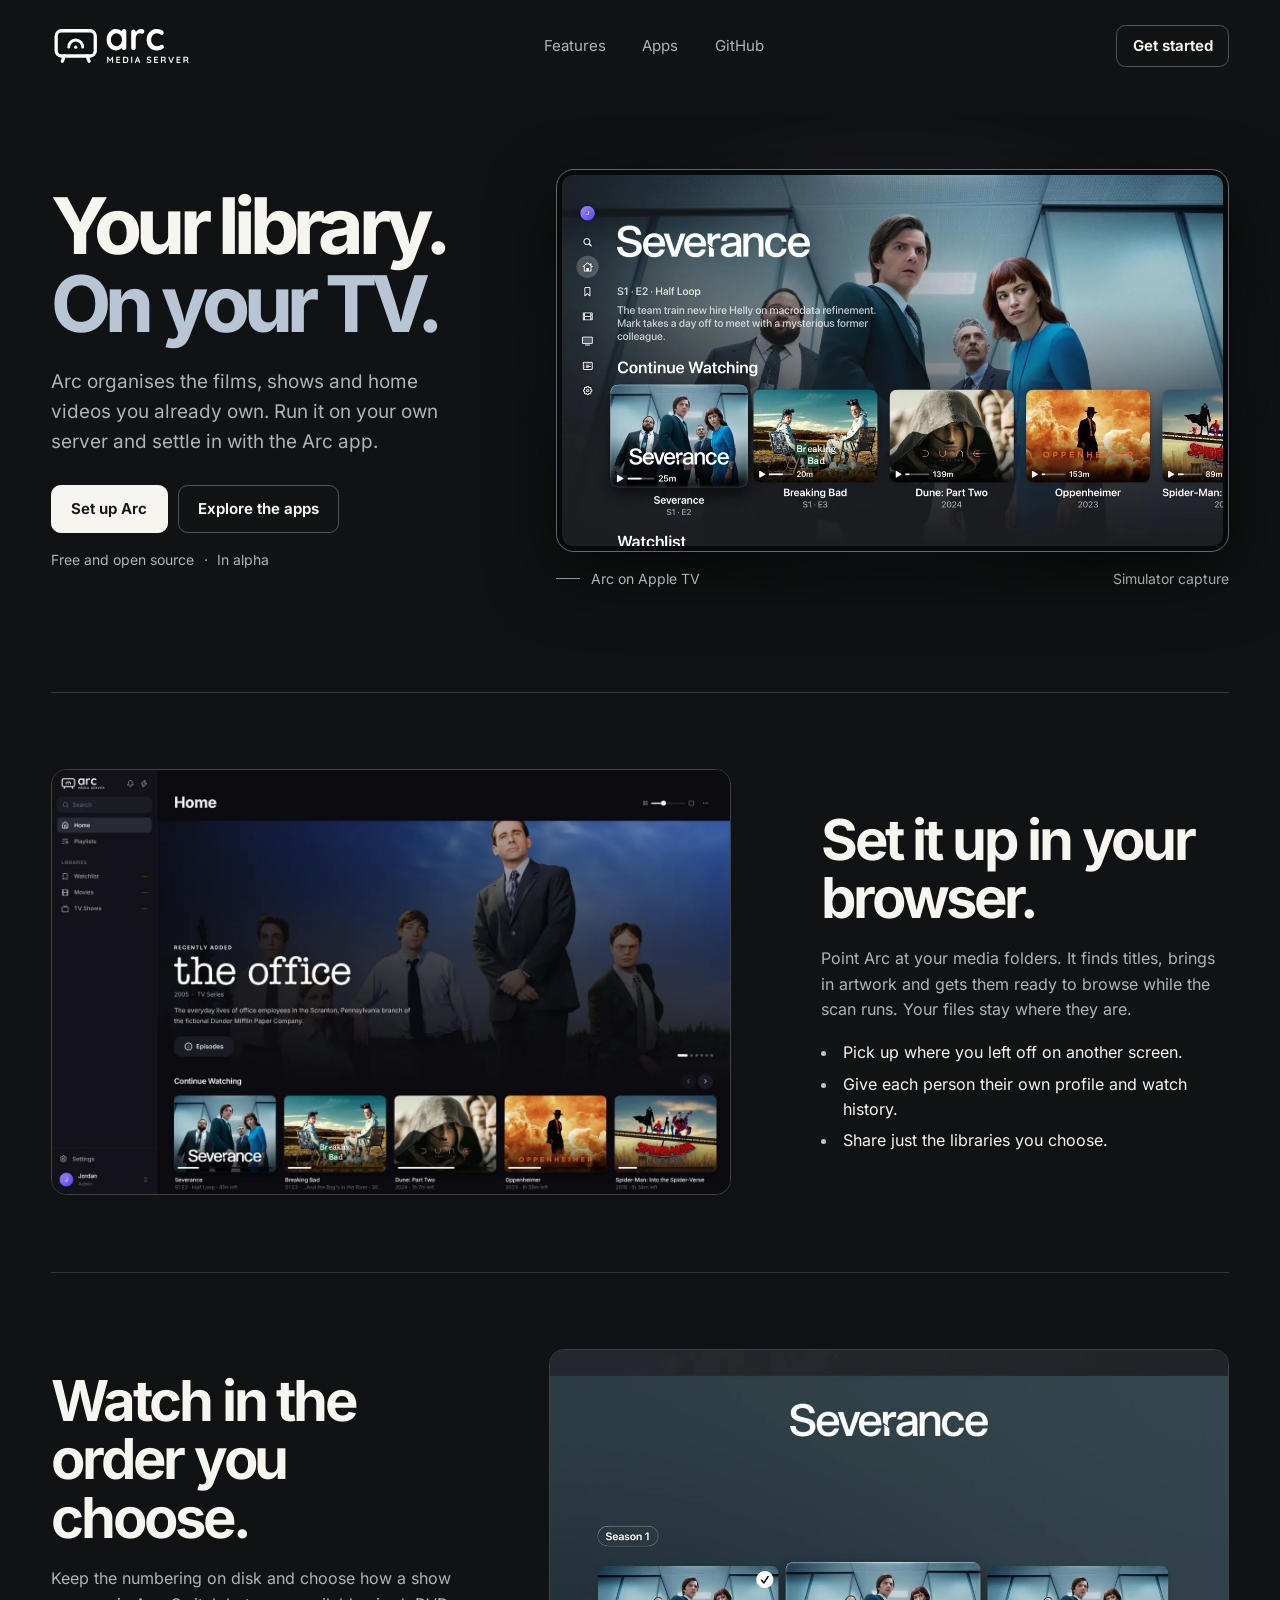
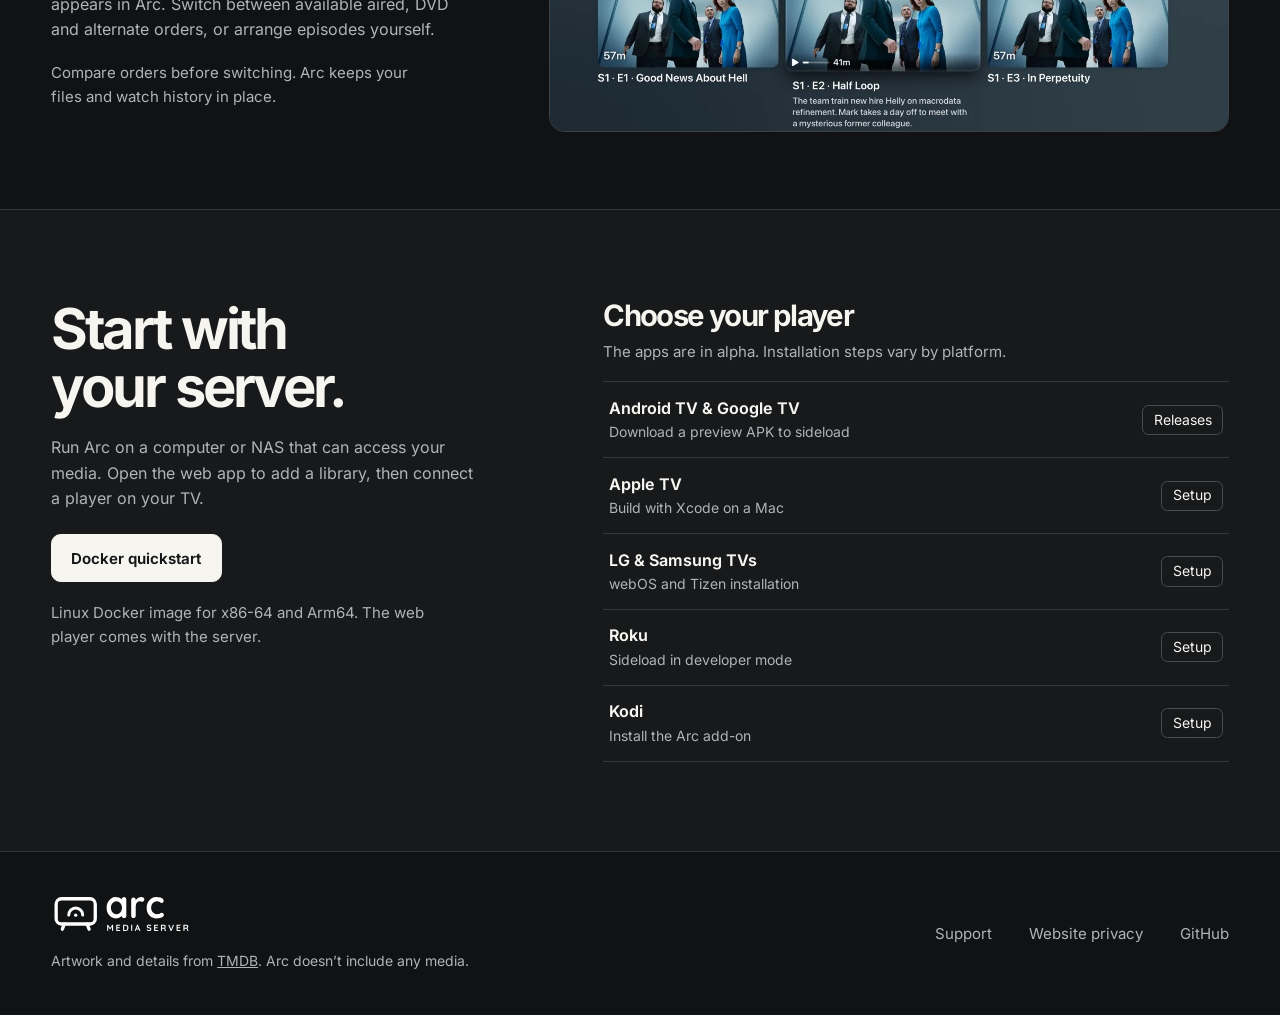
==== index.html @ 3b2333c4 "Build the Arc Media Server website Introduce Arc with product screenshots, server setup and platform" ====
<!doctype html>
<html lang="en">
<head>
  <meta charset="utf-8">
  <meta name="viewport" content="width=device-width, initial-scale=1">
  <meta name="theme-color" content="#111213">
  <meta name="description" content="Arc is a free, open-source media server for your movies, shows and home videos. Run it at home and watch on your TV.">
  <title>Arc Media Server</title>
  <link rel="icon" href="assets/arc-icon.svg" type="image/svg+xml">
  <link rel="stylesheet" href="style.css">
</head>
<body>
  <a class="skip" href="#content">Skip to content</a>
  <header class="header wrap">
    <a class="brand" href="./" aria-label="Arc Media Server home"><img src="assets/arc-logo.svg" width="140" height="43" alt="Arc Media Server"></a>
    <nav aria-label="Main navigation">
      <a href="#experience">Features</a>
      <a href="#apps">Apps</a>
      <a href="https://github.com/arc-media-server/arc-media-server">GitHub</a>
    </nav>
    <a class="button small nav-cta" href="#get-started">Get started</a>
  </header>
  <main id="content">
    <section class="hero wrap" aria-labelledby="hero-title">
      <div class="hero-copy">
        <h1 id="hero-title">Your library.<br><span>On your TV.</span></h1>
        <p>Arc organises the films, shows and home videos you already own. Run it on your own server and settle in with the Arc app.</p>
        <div class="actions">
          <a class="button primary" href="#get-started">Set up Arc</a>
          <a class="button" href="#apps">Explore the apps</a>
        </div>
        <p class="availability">Free and open source <span aria-hidden="true">·</span> In alpha</p>
      </div>
      <figure class="hero-screen">
        <div class="screen">
          <img src="assets/tv-home.webp" width="1280" height="720" fetchpriority="high" alt="Arc Home on Apple TV, with Severance and a Continue Watching row">
        </div>
        <figcaption><span class="caption-line"></span> Arc on Apple TV <span class="caption-detail">Simulator capture</span></figcaption>
      </figure>
    </section>

    <section class="feature wrap" id="experience" aria-labelledby="experience-title">
      <div class="feature-media">
        <img src="assets/server-home.webp" width="1500" height="938" loading="lazy" alt="Arc’s web Home with the library sidebar, The Office and Continue Watching">
      </div>
      <div class="feature-copy">
        <h2 id="experience-title">Set it up in your browser.</h2>
        <p>Point Arc at your media folders. It finds titles, brings in artwork and gets them ready to browse while the scan runs. Your files stay where they are.</p>
        <ul class="details">
          <li>Pick up where you left off on another screen.</li>
          <li>Give each person their own profile and watch history.</li>
          <li>Share just the libraries you choose.</li>
        </ul>
      </div>
    </section>

    <section class="feature feature-order wrap" aria-labelledby="ordering-title">
      <div class="feature-copy">
        <h2 id="ordering-title">Watch in the order you choose.</h2>
        <p>Keep the numbering on disk and choose how a show appears in Arc. Switch between available aired, DVD and alternate orders, or arrange episodes yourself.</p>
        <p class="detail">Compare orders before switching. Arc keeps your files and watch history in place.</p>
      </div>
      <div class="feature-media">
        <img src="assets/tv-show-episodes.webp" width="1280" height="720" loading="lazy" alt="Season one of Severance in the Arc Apple TV app">
      </div>
    </section>

    <section class="install" id="get-started" aria-labelledby="install-title">
      <div class="wrap install-grid">
        <div class="install-copy">
          <h2 id="install-title">Start with<br>your server.</h2>
          <p>Run Arc on a computer or NAS that can access your media. Open the web app to add a library, then connect a player on your TV.</p>
          <a class="button primary" href="https://github.com/arc-media-server/arc-media-server#running-with-docker">Docker quickstart</a>
          <p class="detail">Linux Docker image for x86-64 and Arm64. The web player comes with the server.</p>
        </div>
        <div class="apps" id="apps">
          <h3>Choose your player</h3>
          <p class="detail">The apps are in alpha. Installation steps vary by platform.</p>
          <ul class="platforms">
            <li><a href="https://github.com/arc-media-server/arc-android/releases"><span><strong>Android TV &amp; Google TV</strong><small>Download a preview APK to sideload</small></span><span class="pill">Releases</span></a></li>
            <li><a href="https://github.com/arc-media-server/arc-apple#installing"><span><strong>Apple TV</strong><small>Build with Xcode on a Mac</small></span><span class="pill">Setup</span></a></li>
            <li><a href="https://github.com/arc-media-server/arc-tv"><span><strong>LG &amp; Samsung TVs</strong><small>webOS and Tizen installation</small></span><span class="pill">Setup</span></a></li>
            <li><a href="https://github.com/arc-media-server/arc-roku#installing"><span><strong>Roku</strong><small>Sideload in developer mode</small></span><span class="pill">Setup</span></a></li>
            <li><a href="https://github.com/arc-media-server/arc-kodi"><span><strong>Kodi</strong><small>Install the Arc add-on</small></span><span class="pill">Setup</span></a></li>
          </ul>
        </div>
      </div>
    </section>
  </main>
  <footer class="wrap footer">
    <div>
      <a class="brand" href="./" aria-label="Arc Media Server home"><img src="assets/arc-logo.svg" width="140" height="43" alt="Arc Media Server" loading="lazy"></a>
      <p>Artwork and details from <a href="https://www.themoviedb.org/">TMDB</a>. Arc doesn’t include any media.</p>
    </div>
    <nav aria-label="Footer">
      <a href="https://github.com/arc-media-server/arc-media-server/issues">Support</a>
      <a href="privacy.html">Website privacy</a>
      <a href="https://github.com/arc-media-server">GitHub</a>
    </nav>
  </footer>
</body>
</html>
---- style.css ----
@font-face {
  font-family: Inter;
  src: url("assets/inter.woff2") format("woff2");
  font-display: swap;
  font-weight: 100 900;
}
:root {
  color-scheme: dark;
  --bg: #111213;
  --panel: #191b1e;
  --ink: #f6f5f0;
  --muted: #b1b3b8;
  --line: #33363a;
  --gutter: clamp(1.25rem, 4vw, 4.5rem);
  font: 400 100%/1.6 Inter, system-ui, sans-serif;
  background: var(--bg);
  color: var(--ink);
}
* { box-sizing: border-box; }
html { scroll-behavior: smooth; }
body { margin: 0; }
img { display: block; max-width: 100%; height: auto; }
a { color: inherit; }
a:focus-visible { outline: 2px solid var(--ink); outline-offset: 5px; }
h1, h2, h3, p, figure { margin: 0; }
h1, h2, h3 { line-height: 1.04; letter-spacing: -.055em; }
p { color: var(--muted); }
.wrap { width: 100%; max-width: 94rem; padding-inline: var(--gutter); margin-inline: auto; }
.skip { position: absolute; z-index: 2; top: 1rem; left: 1rem; background: var(--ink); color: var(--bg); padding: .6rem 1rem; transform: translateY(-200%); }
.skip:focus { transform: none; }
.header { min-height: 5.75rem; display: flex; align-items: center; gap: 2rem; justify-content: space-between; }
.brand { flex: none; display: inline-block; }
.brand img { width: 8.75rem; }
nav { display: flex; gap: clamp(1rem, 3vw, 2.3rem); align-items: center; flex-wrap: wrap; }
nav a { text-decoration: none; color: var(--muted); font-size: .9375rem; }
nav a:hover { color: var(--ink); }
.button { display: inline-flex; align-items: center; justify-content: center; padding: .75rem 1.2rem; min-height: 3rem; font-size: .9375rem; font-weight: 650; line-height: 1.3; text-decoration: none; border: 1px solid #515358; border-radius: .6rem; }
.button:hover { background: #27292d; }
.button.primary { background: var(--ink); color: #151617; border-color: var(--ink); }
.button.primary:hover { background: #dddee0; border-color: #dddee0; }
.button.small { min-height: 2.6rem; padding: .5rem .95rem; }
.hero { display: grid; grid-template-columns: minmax(0, .8fr) minmax(0, 1.22fr); align-items: center; gap: clamp(2.5rem, 5vw, 5.5rem); padding-block: clamp(2.6rem, 6vw, 6.5rem) clamp(3.75rem, 8vw, 8rem); }
.hero h1 { font-size: clamp(3.35rem, 6.1vw, 6.5rem); line-height: .99; font-weight: 740; letter-spacing: -.075em; }
.hero h1 span { color: #b7c5d5; }
.hero-copy > p:not(.availability) { font-size: clamp(1rem, 1.5vw, 1.18rem); max-width: 33ch; margin-top: 1.55rem; line-height: 1.6; }
.actions { display: flex; flex-wrap: wrap; gap: .65rem; margin-top: 1.75rem; }
.availability { display: flex; align-items: center; gap: .6rem; font-size: .875rem; margin-top: 1rem; }
.hero-screen { position: relative; isolation: isolate; }
.hero-screen::before { content: ""; position: absolute; inset: -10% -4% 3%; z-index: -1; background: radial-gradient(ellipse at 50% 50%, #33485b 0%, transparent 71%); opacity: .7; filter: blur(1.5rem); }
.screen { overflow: hidden; border: 1px solid #606773; border-radius: clamp(.7rem, 1.4vw, 1.25rem); padding: .32rem; background: #08090a; box-shadow: 0 24px 65px #0009; }
.screen img { width: 100%; border-radius: .65rem; }
figcaption { color: var(--muted); margin-top: .95rem; display: flex; flex-wrap: wrap; gap: .65rem; align-items: center; font-size: .875rem; }
.caption-line { width: 1.5rem; height: 1px; background: #8f969f; }
.caption-detail { margin-inline-start: auto; color: #a4a7ad; }
.feature { position: relative; display: grid; grid-template-columns: minmax(0, 1.25fr) minmax(0, .75fr); gap: clamp(2.1rem, 7vw, 6.5rem); align-items: center; padding-block: clamp(2.8rem, 6vw, 6rem); }
.feature::before { content: ""; position: absolute; top: 0; inset-inline: var(--gutter); height: 1px; background: var(--line); }
.feature-order { grid-template-columns: minmax(0, .75fr) minmax(0, 1.25fr); }
.feature-media { border-radius: .95rem; overflow: hidden; border: 1px solid #3e4146; background: var(--panel); }
.feature-media img { width: 100%; }
h2 { font-size: clamp(2.25rem, 4.4vw, 4.3rem); font-weight: 680; }
.feature-copy p, .install-copy > p { max-width: 43ch; margin-top: 1.15rem; }
.details { margin: 1.1rem 0 0; padding-left: 1.1rem; color: var(--ink); }
.details li { padding-left: .28rem; margin-top: .35rem; }
.details li::marker { color: #b7c5d5; }
.detail { font-size: .9375rem; }
.install { border-block: 1px solid var(--line); background: #17191b; }
.install-grid { display: grid; grid-template-columns: minmax(0, .85fr) minmax(0, 1.15fr); gap: clamp(2.5rem, 7vw, 6.5rem); padding-block: clamp(3rem, 7vw, 6rem); }
.install-copy .button { margin-top: 1.4rem; }
.apps { scroll-margin-top: 1rem; }
h3 { font-size: clamp(1.55rem, 2.3vw, 2.05rem); font-weight: 680; }
.apps > p { margin-top: .6rem; }
.platforms { list-style: none; padding: 0; margin: 1.1rem 0 0; border-top: 1px solid var(--line); }
.platforms a { display: flex; justify-content: space-between; align-items: center; gap: .65rem; padding: .84rem .35rem; border-bottom: 1px solid var(--line); text-decoration: none; }
.platforms a:hover { background: #23262a; }
.platforms strong { font-size: 1rem; font-weight: 650; }
.platforms small { display: block; color: var(--muted); font-size: .875rem; }
.pill { flex: none; font-size: .875rem; padding: .18rem .65rem; border-radius: .4rem; border: 1px solid #484b52; }
.footer { display: flex; flex-wrap: wrap; gap: 1.25rem 3rem; justify-content: space-between; align-items: center; padding-block: 2.7rem; }
.footer p { font-size: .875rem; margin-top: .6rem; }
.policy { max-width: 53rem; margin: 3rem auto 6rem; }
.policy h2 { font-size: 1.45rem; margin-top: 2rem; }
.policy p { margin-top: .8rem; }
@media (max-width: 960px) {
  .hero { grid-template-columns: minmax(0, .9fr) minmax(0, 1.1fr); gap: 1.65rem; }
  .hero h1 { font-size: clamp(2.85rem, 6vw, 4.5rem); }
  .feature { gap: 2rem; }
}
@media (max-width: 720px) {
  .header { min-height: 4.7rem; gap: 1rem; }
  .header nav { gap: .9rem; }
  .nav-cta { display: none; }
  .brand img { width: 7rem; }
  .hero, .feature, .feature-order, .install-grid { grid-template-columns: minmax(0, 1fr); }
  .hero { gap: 2.3rem; }
  .hero h1 { font-size: clamp(3.05rem, 10vw, 4.65rem); }
  .hero-copy > p:not(.availability) { max-width: 36ch; }
  .feature { gap: 1.6rem; border-top: 1px solid var(--line); }
  .feature::before { display: none; }
  .feature-copy { grid-row: 1; }
}
@media (max-width: 365px) {
  .header nav { gap: .55rem; }
  .header nav a { font-size: .875rem; }
  .brand img { width: 6rem; }
  .caption-detail { margin-inline-start: 0; }
}
@media (prefers-reduced-motion: reduce) {
  html { scroll-behavior: auto; }
}
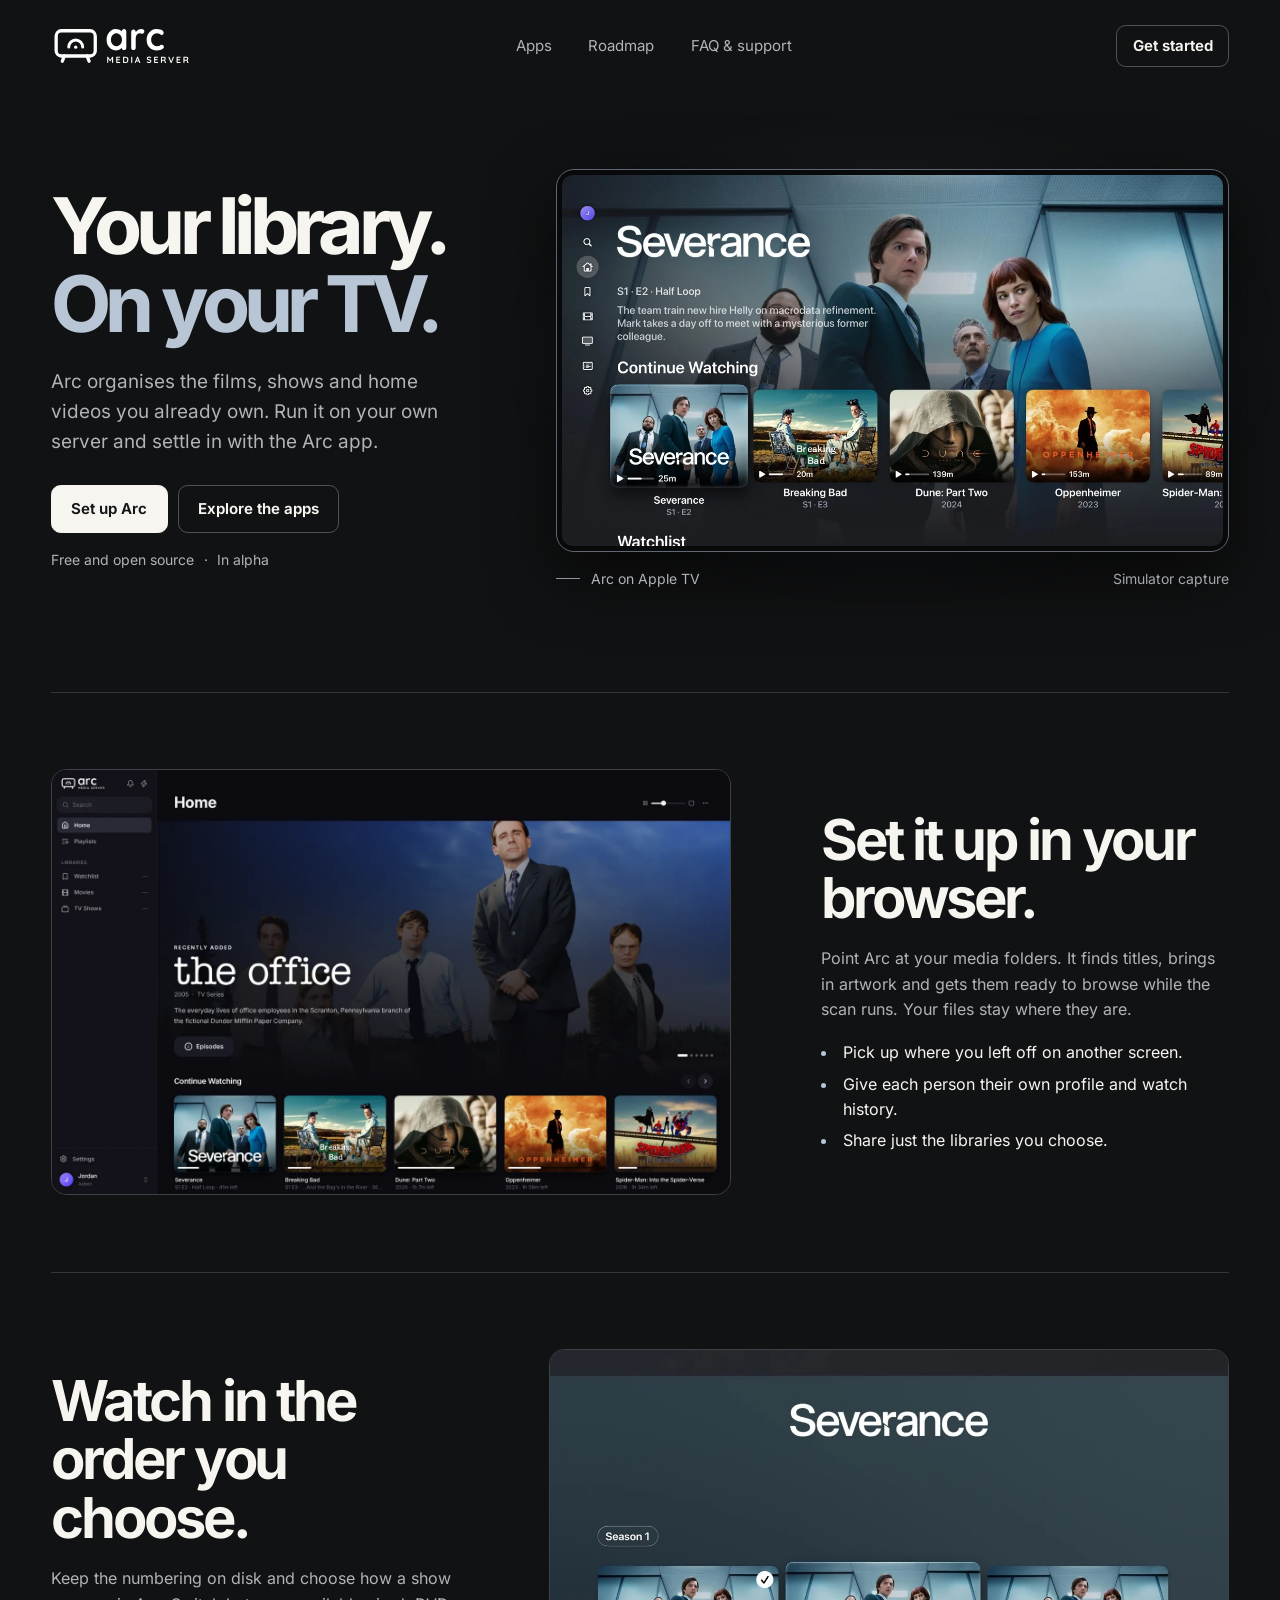
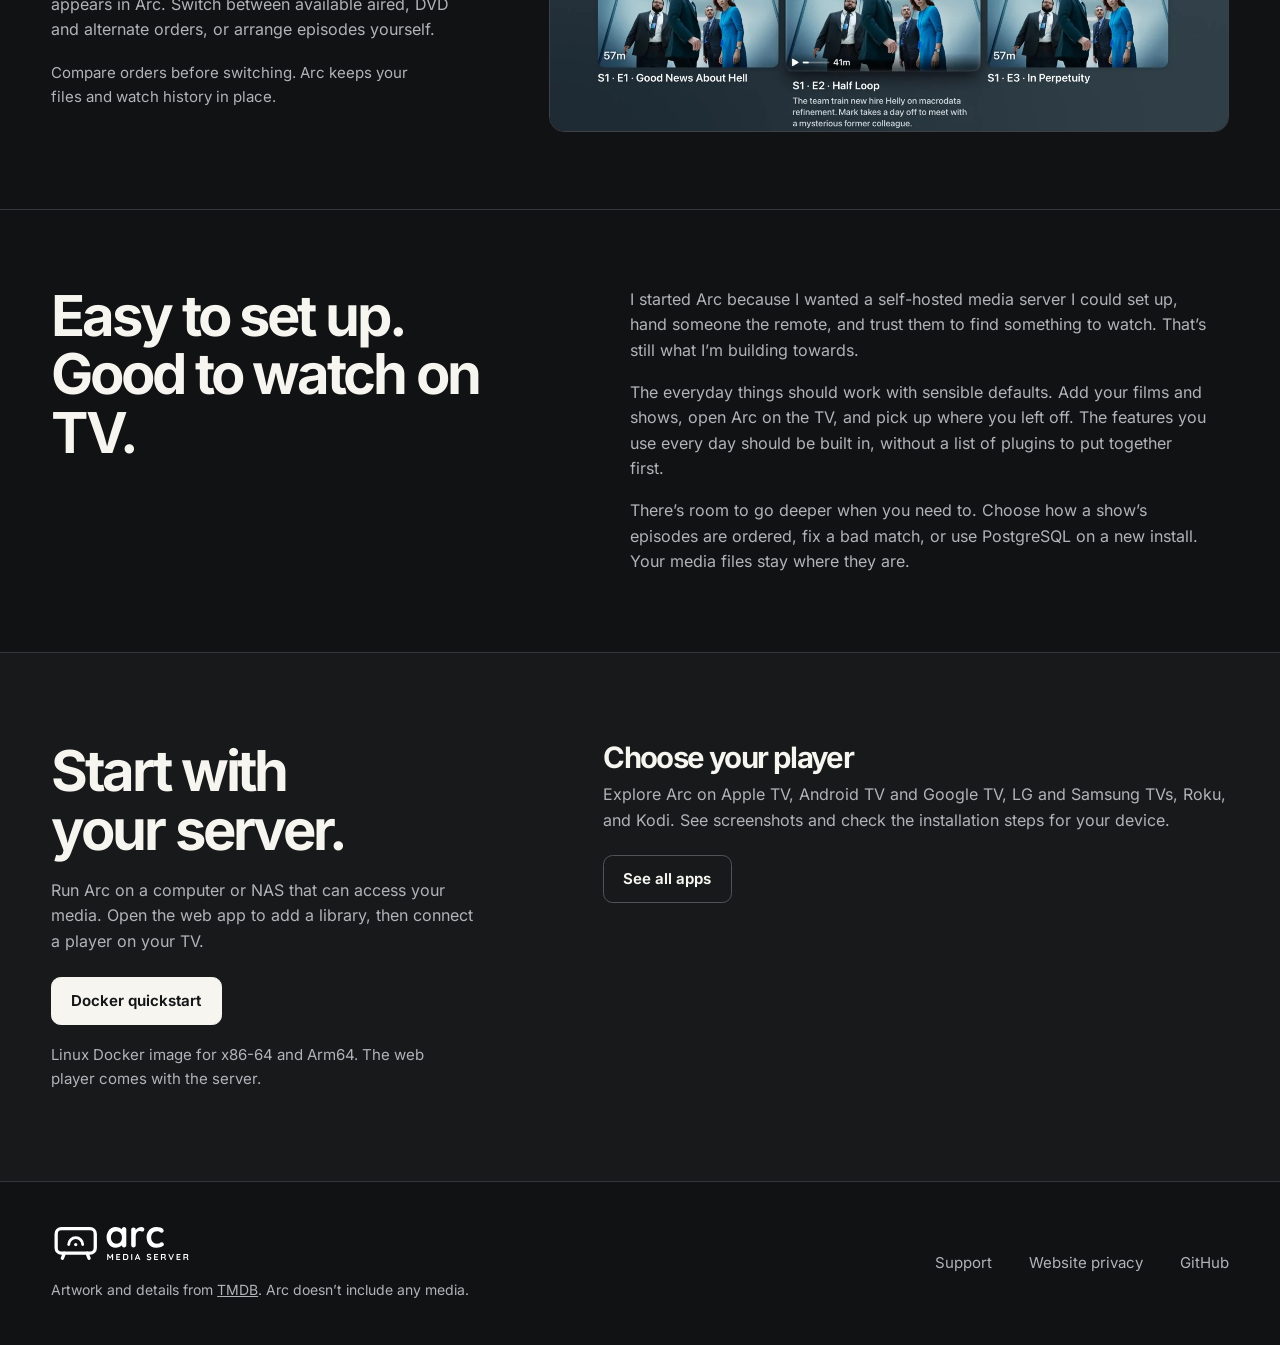
==== commit b41c4ba0: "Expand the Arc project site Add the project mission, platform screenshot galleries, a short roadmap " ====
--- a/index.html
+++ b/index.html
@@ -14,9 +14,9 @@
   <header class="header wrap">
     <a class="brand" href="./" aria-label="Arc Media Server home"><img src="assets/arc-logo.svg" width="140" height="43" alt="Arc Media Server"></a>
     <nav aria-label="Main navigation">
-      <a href="#experience">Features</a>
-      <a href="#apps">Apps</a>
-      <a href="https://github.com/arc-media-server/arc-media-server">GitHub</a>
+      <a href="apps/">Apps</a>
+      <a href="roadmap/">Roadmap</a>
+      <a href="support/">FAQ &amp; support</a>
     </nav>
     <a class="button small nav-cta" href="#get-started">Get started</a>
   </header>
@@ -27,7 +27,7 @@
         <p>Arc organises the films, shows and home videos you already own. Run it on your own server and settle in with the Arc app.</p>
         <div class="actions">
           <a class="button primary" href="#get-started">Set up Arc</a>
-          <a class="button" href="#apps">Explore the apps</a>
+          <a class="button" href="apps/">Explore the apps</a>
         </div>
         <p class="availability">Free and open source <span aria-hidden="true">·</span> In alpha</p>
       </div>
@@ -65,6 +65,15 @@
       </div>
     </section>
 
+    <section class="mission wrap" id="mission" aria-labelledby="mission-title">
+      <h2 id="mission-title">Easy to set up.<br>Good to watch on TV.</h2>
+      <div>
+        <p>I started Arc because I wanted a self-hosted media server I could set up, hand someone the remote, and trust them to find something to watch. That’s still what I’m building towards.</p>
+        <p>The everyday things should work with sensible defaults. Add your films and shows, open Arc on the TV, and pick up where you left off. The features you use every day should be built in, without a list of plugins to put together first.</p>
+        <p>There’s room to go deeper when you need to. Choose how a show’s episodes are ordered, fix a bad match, or use PostgreSQL on a new install. Your media files stay where they are.</p>
+      </div>
+    </section>
+
     <section class="install" id="get-started" aria-labelledby="install-title">
       <div class="wrap install-grid">
         <div class="install-copy">
@@ -75,14 +84,8 @@
         </div>
         <div class="apps" id="apps">
           <h3>Choose your player</h3>
-          <p class="detail">The apps are in alpha. Installation steps vary by platform.</p>
-          <ul class="platforms">
-            <li><a href="https://github.com/arc-media-server/arc-android/releases"><span><strong>Android TV &amp; Google TV</strong><small>Download a preview APK to sideload</small></span><span class="pill">Releases</span></a></li>
-            <li><a href="https://github.com/arc-media-server/arc-apple#installing"><span><strong>Apple TV</strong><small>Build with Xcode on a Mac</small></span><span class="pill">Setup</span></a></li>
-            <li><a href="https://github.com/arc-media-server/arc-tv"><span><strong>LG &amp; Samsung TVs</strong><small>webOS and Tizen installation</small></span><span class="pill">Setup</span></a></li>
-            <li><a href="https://github.com/arc-media-server/arc-roku#installing"><span><strong>Roku</strong><small>Sideload in developer mode</small></span><span class="pill">Setup</span></a></li>
-            <li><a href="https://github.com/arc-media-server/arc-kodi"><span><strong>Kodi</strong><small>Install the Arc add-on</small></span><span class="pill">Setup</span></a></li>
-          </ul>
+          <p>Explore Arc on Apple TV, Android TV and Google TV, LG and Samsung TVs, Roku, and Kodi. See screenshots and check the installation steps for your device.</p>
+          <a class="button" href="apps/">See all apps</a>
         </div>
       </div>
     </section>
@@ -93,7 +96,7 @@
       <p>Artwork and details from <a href="https://www.themoviedb.org/">TMDB</a>. Arc doesn’t include any media.</p>
     </div>
     <nav aria-label="Footer">
-      <a href="https://github.com/arc-media-server/arc-media-server/issues">Support</a>
+      <a href="support/">Support</a>
       <a href="privacy.html">Website privacy</a>
       <a href="https://github.com/arc-media-server">GitHub</a>
     </nav>
--- a/style.css
+++ b/style.css
@@ -69,12 +69,6 @@
 .apps { scroll-margin-top: 1rem; }
 h3 { font-size: clamp(1.55rem, 2.3vw, 2.05rem); font-weight: 680; }
 .apps > p { margin-top: .6rem; }
-.platforms { list-style: none; padding: 0; margin: 1.1rem 0 0; border-top: 1px solid var(--line); }
-.platforms a { display: flex; justify-content: space-between; align-items: center; gap: .65rem; padding: .84rem .35rem; border-bottom: 1px solid var(--line); text-decoration: none; }
-.platforms a:hover { background: #23262a; }
-.platforms strong { font-size: 1rem; font-weight: 650; }
-.platforms small { display: block; color: var(--muted); font-size: .875rem; }
-.pill { flex: none; font-size: .875rem; padding: .18rem .65rem; border-radius: .4rem; border: 1px solid #484b52; }
 .footer { display: flex; flex-wrap: wrap; gap: 1.25rem 3rem; justify-content: space-between; align-items: center; padding-block: 2.7rem; }
 .footer p { font-size: .875rem; margin-top: .6rem; }
 .policy { max-width: 53rem; margin: 3rem auto 6rem; }
@@ -107,3 +101,87 @@
 @media (prefers-reduced-motion: reduce) {
   html { scroll-behavior: auto; }
 }
+
+.mission {
+  display: grid;
+  grid-template-columns: minmax(0, .9fr) minmax(0, 1.1fr);
+  gap: clamp(1.6rem, 7vw, 6.5rem);
+  padding-block: clamp(3rem, 6vw, 6rem);
+  border-top: 1px solid var(--line);
+}
+.mission p { max-width: 58ch; }
+.mission p + p { margin-top: 1rem; }
+.apps > .button { margin-top: 1.35rem; }
+.header [aria-current="page"] { color: var(--ink); }
+
+.page-intro { padding-block: clamp(3rem, 7vw, 6rem) clamp(2.7rem, 5vw, 4rem); }
+.page-intro h1 { font-size: clamp(3.2rem, 7vw, 6rem); }
+.page-intro > p { max-width: 58ch; margin-top: 1rem; font-size: 1.08rem; }
+.jump-links { margin-top: 1.5rem; gap: .55rem; }
+.jump-links a {
+  border: 1px solid var(--line);
+  border-radius: .45rem;
+  padding: .4rem .75rem;
+}
+.jump-links a:hover { background: var(--panel); }
+.app-gallery {
+  padding-block: clamp(2.35rem, 5vw, 4rem);
+  border-top: 1px solid var(--line);
+  scroll-margin-top: 1rem;
+}
+.section-heading {
+  display: flex;
+  align-items: end;
+  justify-content: space-between;
+  flex-wrap: wrap;
+  gap: 1rem 2rem;
+  margin-bottom: 1.65rem;
+}
+.section-heading h2 { font-size: clamp(2.05rem, 4vw, 3.65rem); }
+.section-heading p { margin-top: .42rem; }
+.gallery-grid { display: grid; grid-template-columns: repeat(2, minmax(0, 1fr)); gap: 1rem; }
+.gallery-grid[data-count="3"] { grid-template-columns: repeat(3, minmax(0, 1fr)); }
+.gallery-grid a { display: block; border: 1px solid var(--line); border-radius: .85rem; overflow: hidden; }
+.gallery-grid img { width: 100%; aspect-ratio: 16 / 9; object-fit: contain; background: #09090a; }
+.gallery-grid figcaption { margin-top: .55rem; }
+.gallery-note { font-size: .875rem; padding-block: 0 2rem; }
+
+.roadmap-board {
+  display: grid;
+  grid-template-columns: repeat(3, minmax(0, 1fr));
+  gap: 1rem;
+  padding-bottom: clamp(3rem, 6vw, 5rem);
+}
+.roadmap-column {
+  padding: clamp(1.15rem, 2.4vw, 2rem);
+  border: 1px solid var(--line);
+  background: var(--panel);
+  border-radius: .95rem;
+}
+.roadmap-column h2 { font-size: clamp(1.55rem, 2.5vw, 2.05rem); }
+.roadmap-column h3 { font-size: 1.2rem; line-height: 1.25; letter-spacing: -.025em; }
+.roadmap-column ul { list-style: none; padding: 0; margin: 1.25rem 0 0; }
+.roadmap-column li { border-top: 1px solid var(--line); padding-block: 1.15rem; }
+.roadmap-column li:last-child { padding-bottom: 0; }
+.roadmap-column p { margin-block: .45rem .55rem; }
+.roadmap-column a { font-size: .9rem; }
+
+.faq { margin-bottom: 2rem; }
+.faq details { border-top: 1px solid var(--line); max-width: 54rem; }
+.faq details:last-child { border-bottom: 1px solid var(--line); }
+.faq summary { cursor: pointer; padding: 1rem .1rem; font-weight: 630; }
+.faq details p { max-width: 66ch; padding-bottom: 1.15rem; }
+.support-panel { padding-block: 1.75rem 3.25rem; }
+.support-panel h2 { font-size: clamp(1.75rem, 3.5vw, 2.6rem); }
+.support-panel > p { margin-top: .75rem; max-width: 59ch; }
+
+@media (max-width: 800px) {
+  .gallery-grid[data-count="3"] { grid-template-columns: repeat(2, minmax(0, 1fr)); }
+}
+@media (max-width: 720px) {
+  .mission, .roadmap-board { grid-template-columns: minmax(0, 1fr); }
+}
+@media (max-width: 540px) {
+  .header { align-items: flex-start; flex-direction: column; justify-content: center; padding-block: .85rem; gap: .55rem; }
+  .gallery-grid, .gallery-grid[data-count="3"] { grid-template-columns: minmax(0, 1fr); }
+}
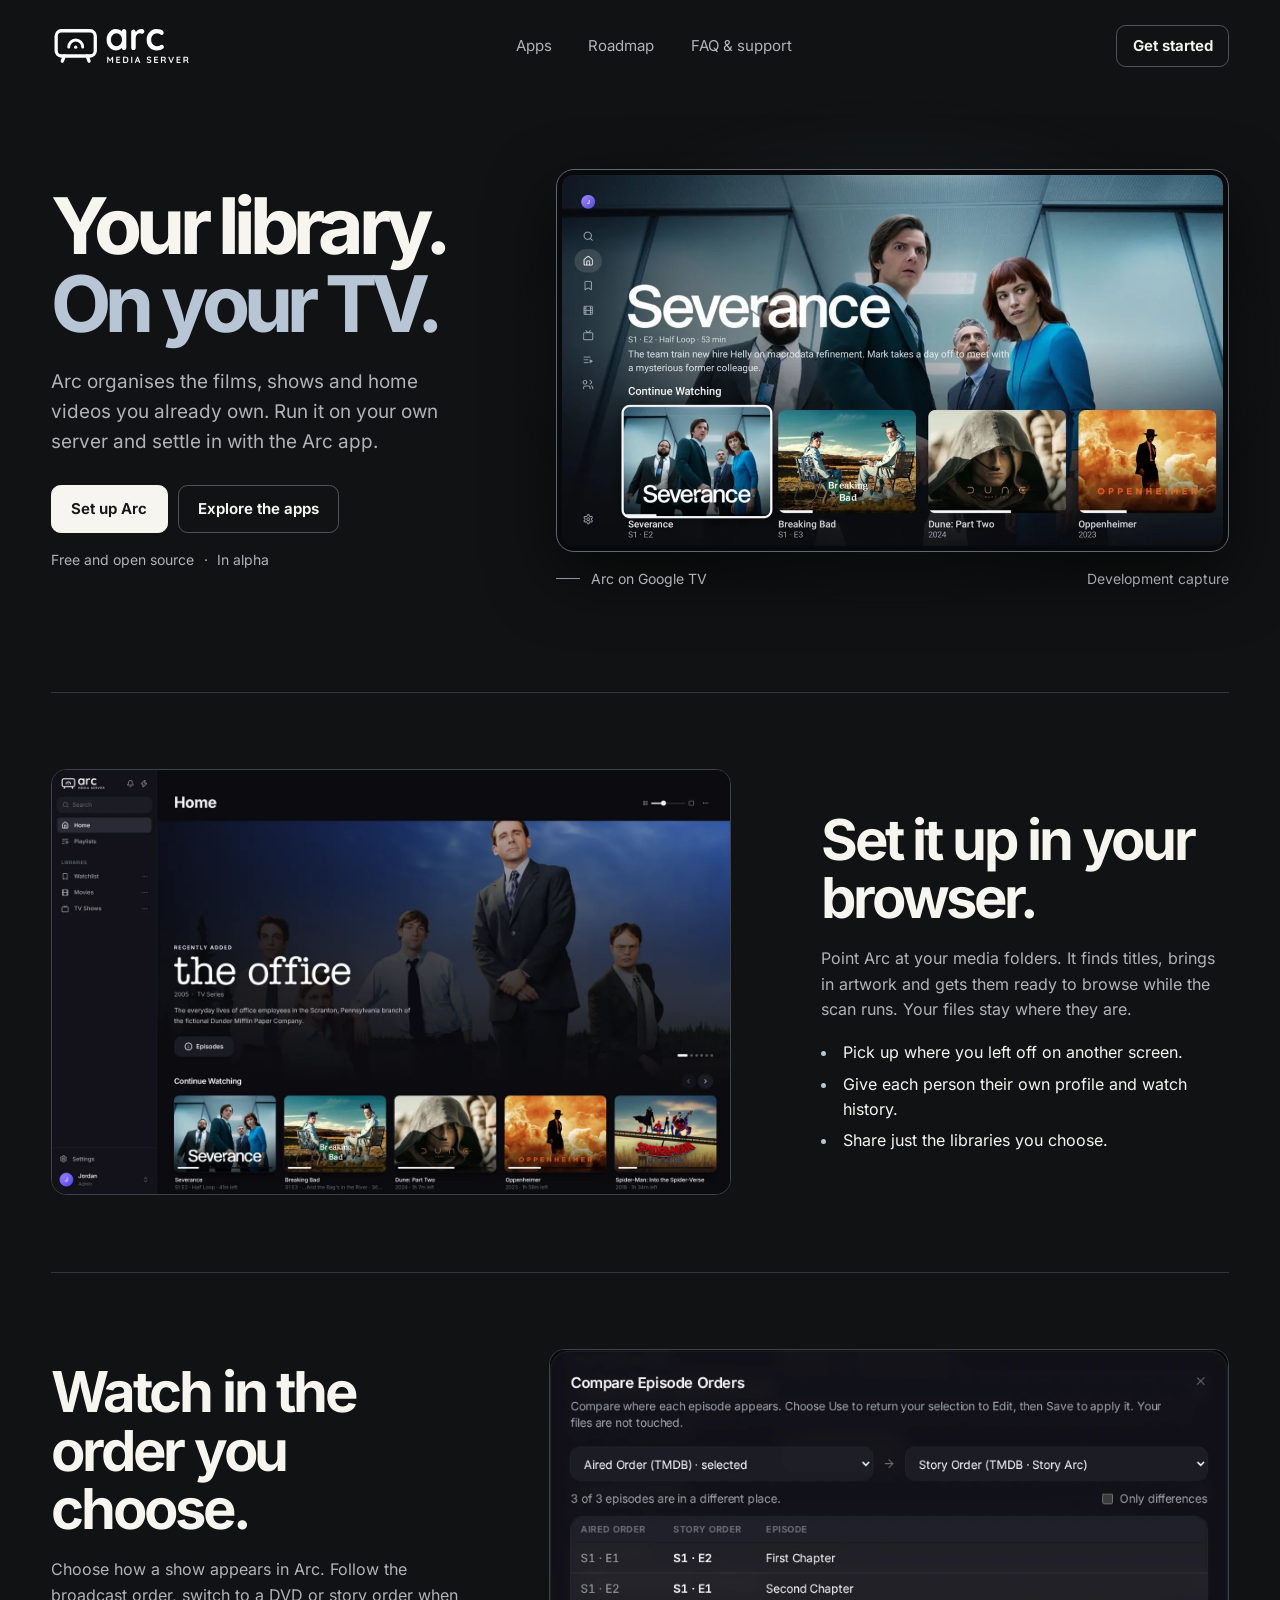
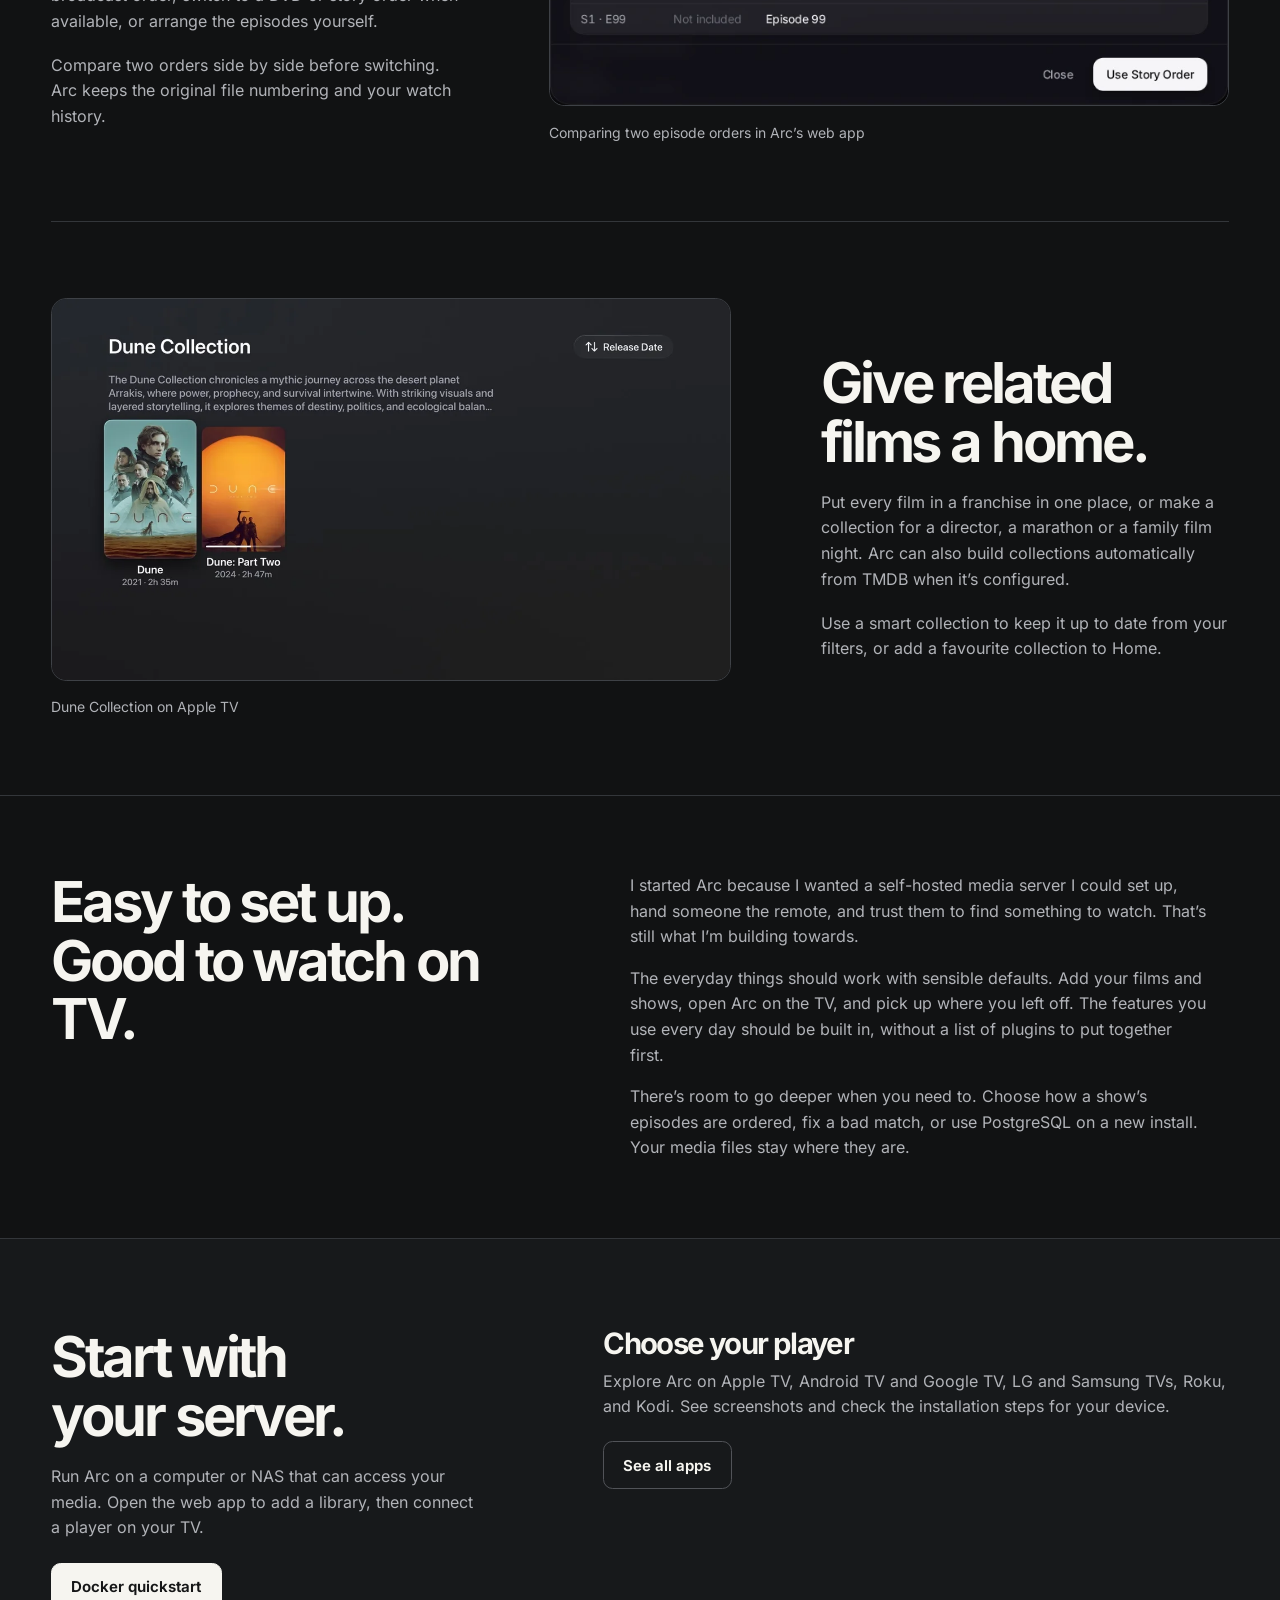
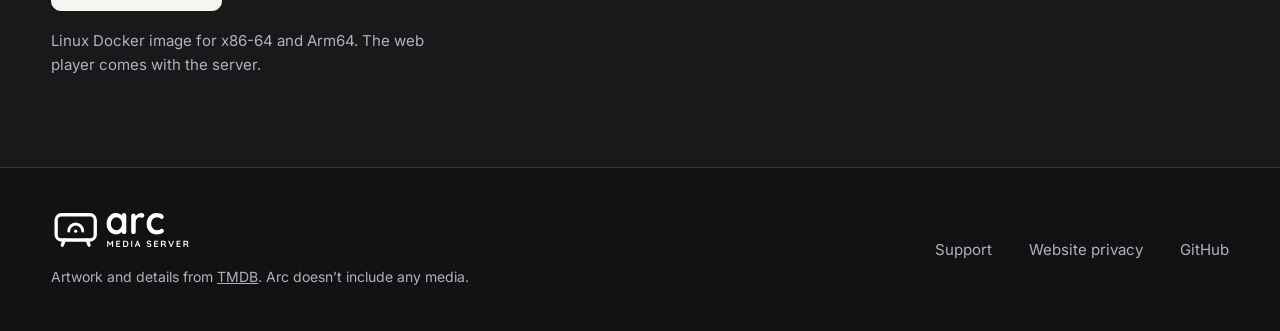
==== commit 41fe8d84: "Show Android TV and Arc’s library features on the homepage Lead with the Google TV app and show epis" ====
--- a/index.html
+++ b/index.html
@@ -33,9 +33,9 @@
       </div>
       <figure class="hero-screen">
         <div class="screen">
-          <img src="assets/tv-home.webp" width="1280" height="720" fetchpriority="high" alt="Arc Home on Apple TV, with Severance and a Continue Watching row">
+          <img src="assets/apps/android-home.webp" width="1200" height="675" fetchpriority="high" alt="Arc Home on Google TV, with Severance and a Continue Watching row">
         </div>
-        <figcaption><span class="caption-line"></span> Arc on Apple TV <span class="caption-detail">Simulator capture</span></figcaption>
+        <figcaption><span class="caption-line"></span> Arc on Google TV <span class="caption-detail">Development capture</span></figcaption>
       </figure>
     </section>
 
@@ -57,11 +57,28 @@
     <section class="feature feature-order wrap" aria-labelledby="ordering-title">
       <div class="feature-copy">
         <h2 id="ordering-title">Watch in the order you choose.</h2>
-        <p>Keep the numbering on disk and choose how a show appears in Arc. Switch between available aired, DVD and alternate orders, or arrange episodes yourself.</p>
-        <p class="detail">Compare orders before switching. Arc keeps your files and watch history in place.</p>
+        <p>Choose how a show appears in Arc. Follow the broadcast order, switch to a DVD or story order when available, or arrange the episodes yourself.</p>
+        <p>Compare two orders side by side before switching. Arc keeps the original file numbering and your watch history.</p>
       </div>
-      <div class="feature-media">
-        <img src="assets/tv-show-episodes.webp" width="1280" height="720" loading="lazy" alt="Season one of Severance in the Arc Apple TV app">
+      <figure>
+        <div class="feature-media">
+          <img src="assets/episode-order-comparison.webp" width="820" height="430" loading="lazy" alt="Arc compares aired order and story order for a sample series. First Chapter moves from episode one to episode two, while Second Chapter moves from episode two to episode one.">
+        </div>
+        <figcaption>Comparing two episode orders in Arc’s web app</figcaption>
+      </figure>
+    </section>
+
+    <section class="feature wrap" aria-labelledby="collections-title">
+      <figure>
+        <div class="feature-media">
+          <img src="assets/apps/apple-collection.webp" width="1200" height="675" loading="lazy" alt="The Dune Collection with both films on a single screen in Arc for Apple TV">
+        </div>
+        <figcaption>Dune Collection on Apple TV</figcaption>
+      </figure>
+      <div class="feature-copy">
+        <h2 id="collections-title">Give related films a home.</h2>
+        <p>Put every film in a franchise in one place, or make a collection for a director, a marathon or a family film night. Arc can also build collections automatically from TMDB when it’s configured.</p>
+        <p>Use a smart collection to keep it up to date from your filters, or add a favourite collection to Home.</p>
       </div>
     </section>
 
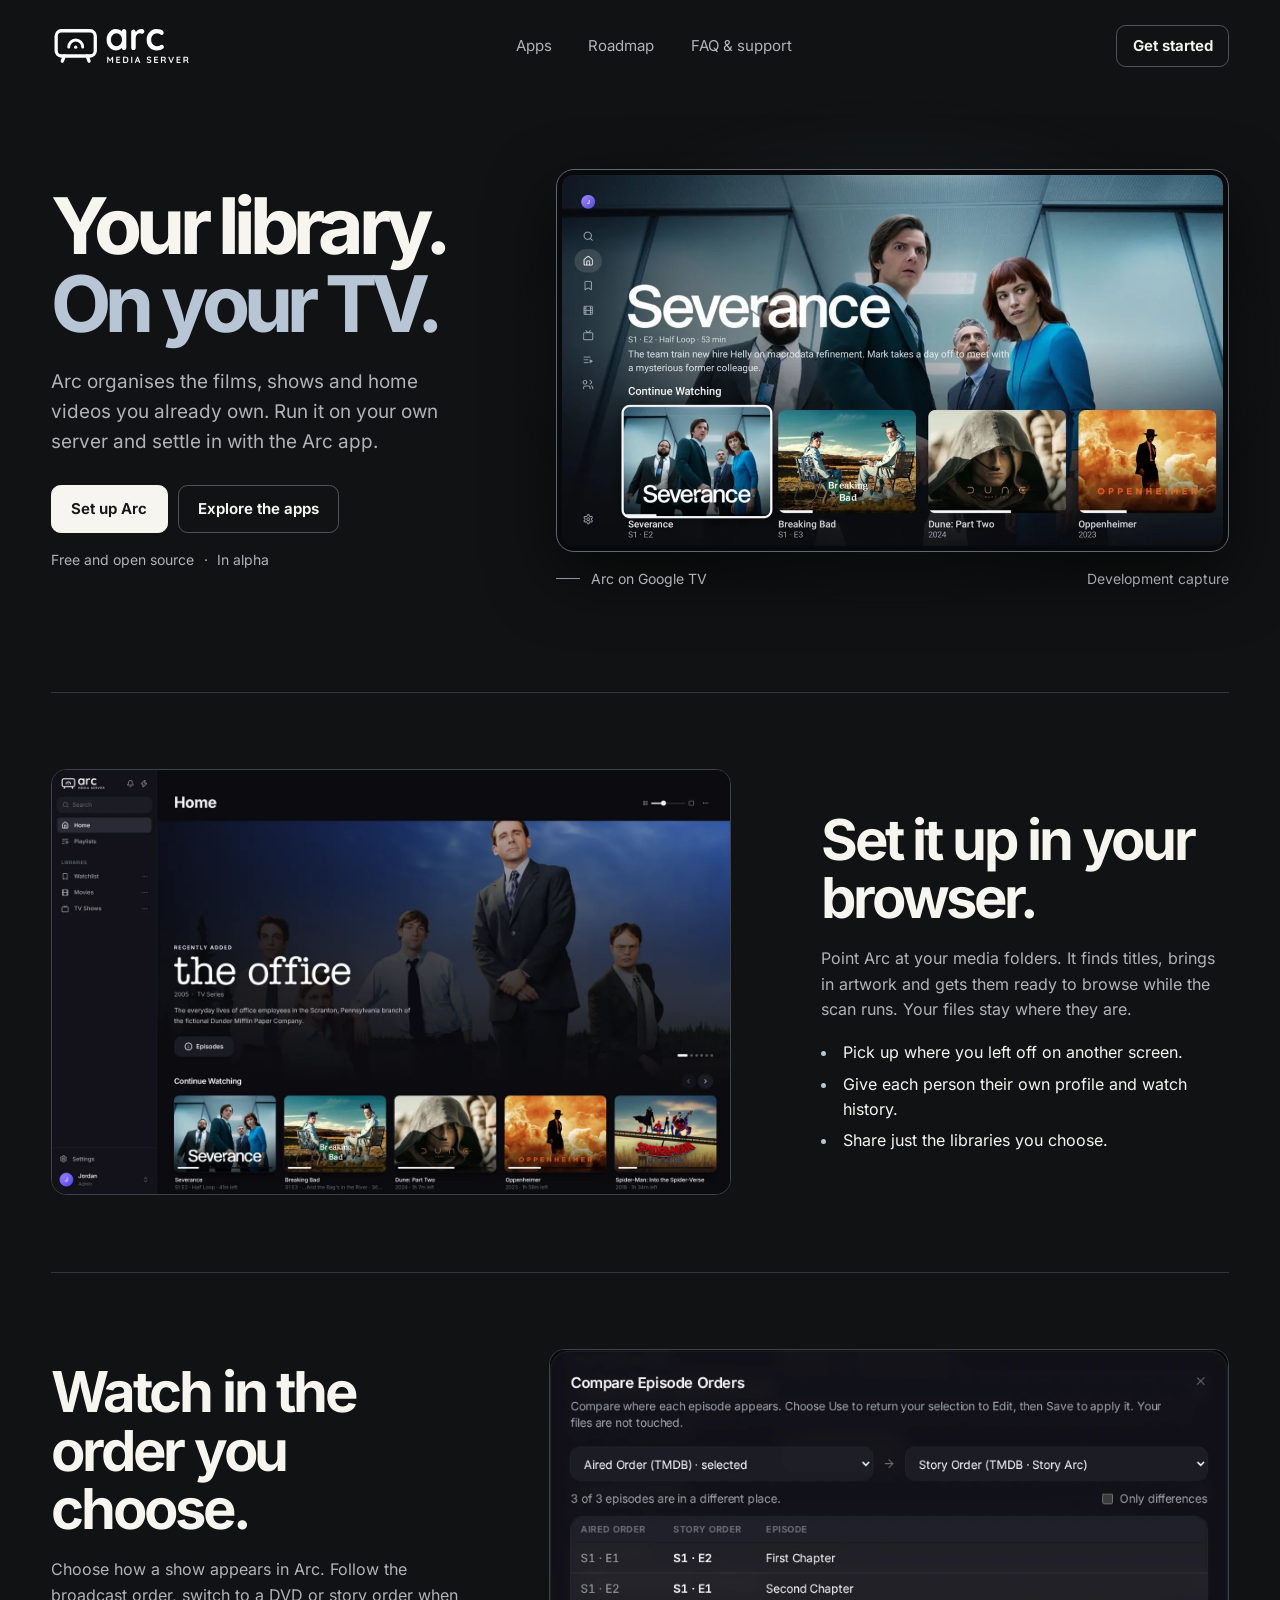
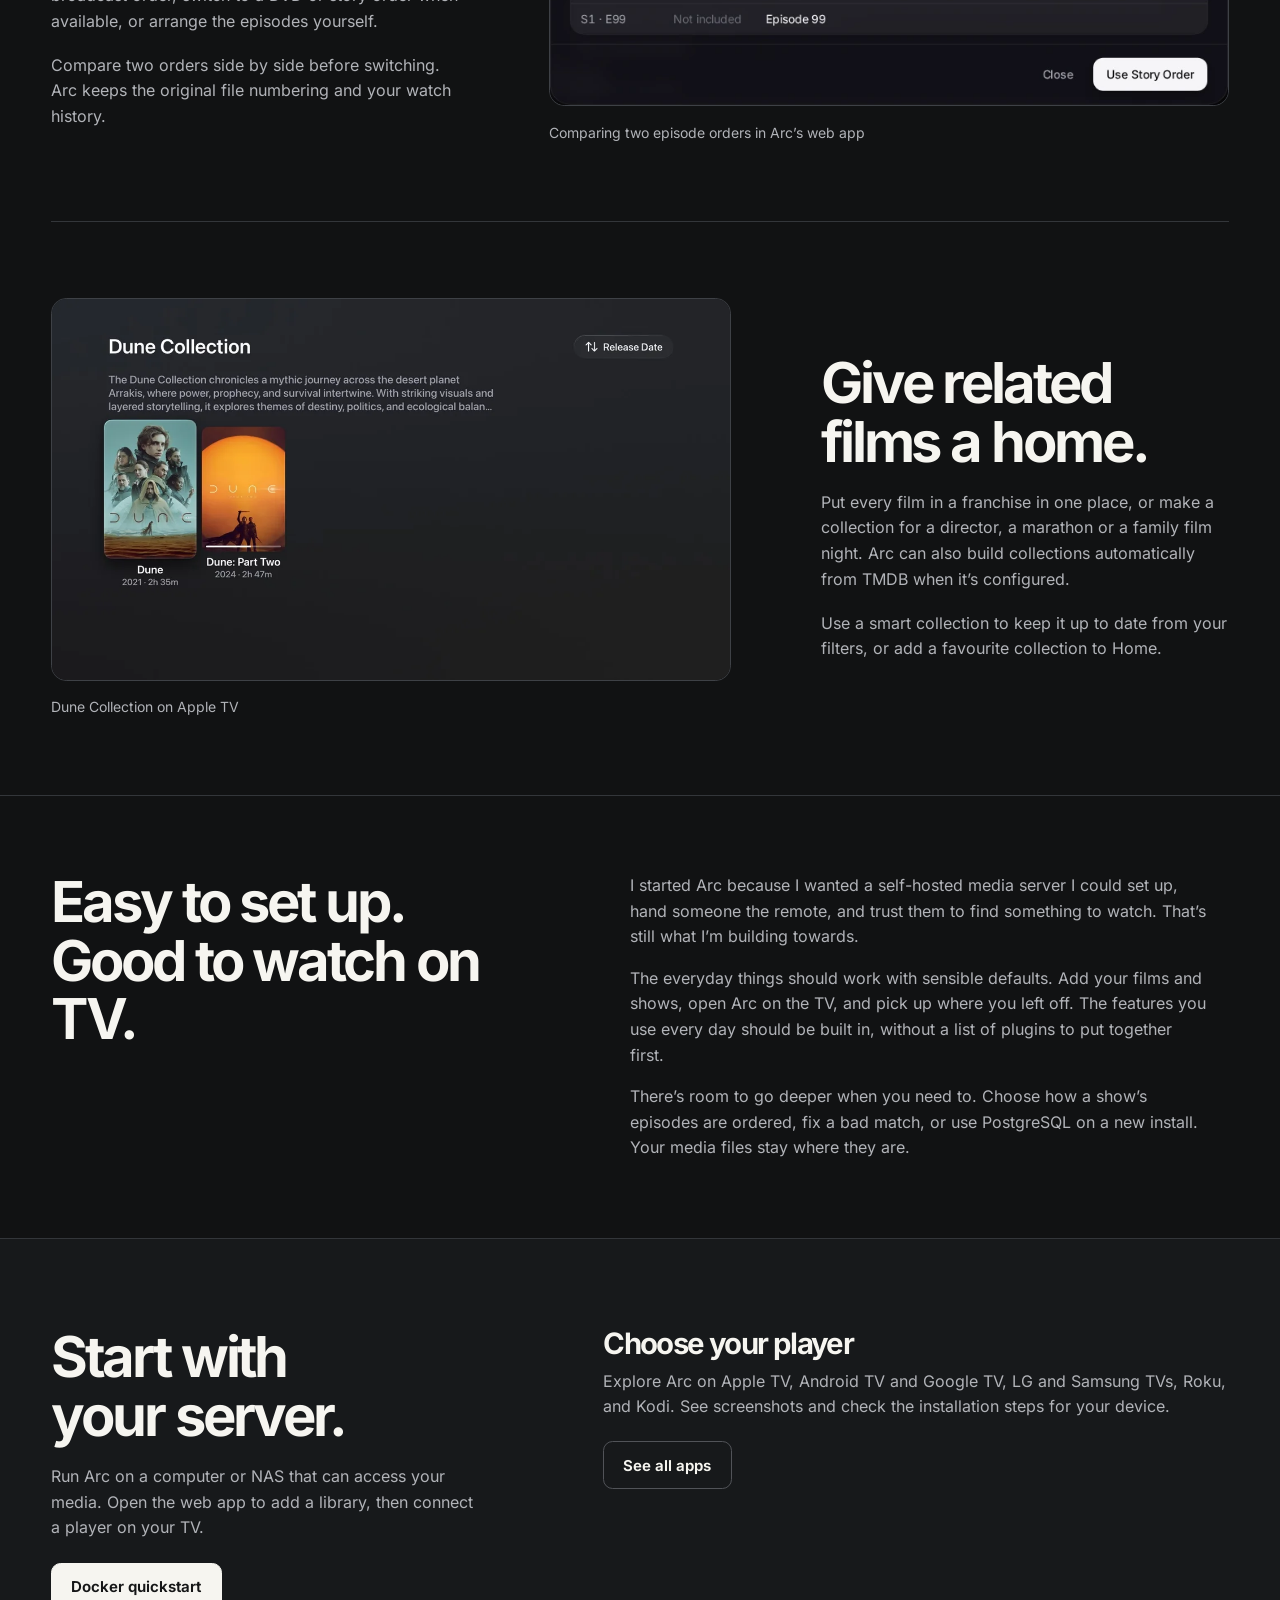
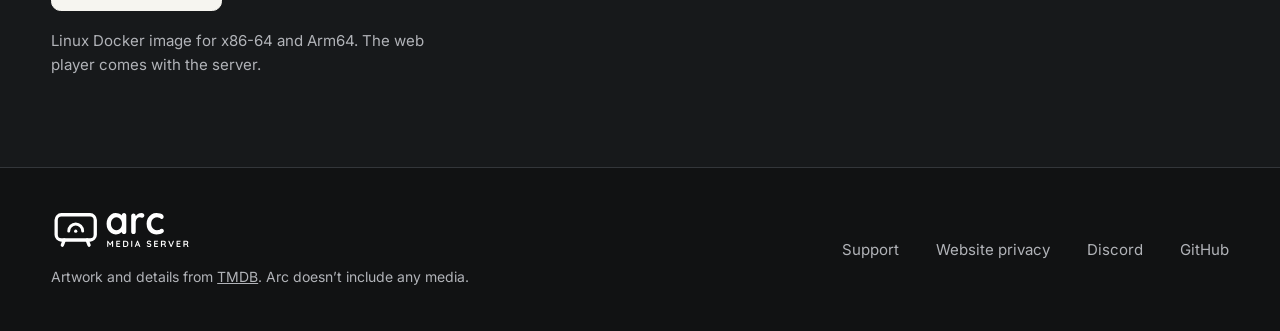
==== commit 21e37c19: "Link the Arc Discord from the website Add Discord to the homepage and support page, and route the bu" ====
--- a/index.html
+++ b/index.html
@@ -115,6 +115,7 @@
     <nav aria-label="Footer">
       <a href="support/">Support</a>
       <a href="privacy.html">Website privacy</a>
+      <a href="https://discord.gg/wtJKFSrkAP">Discord</a>
       <a href="https://github.com/arc-media-server">GitHub</a>
     </nav>
   </footer>
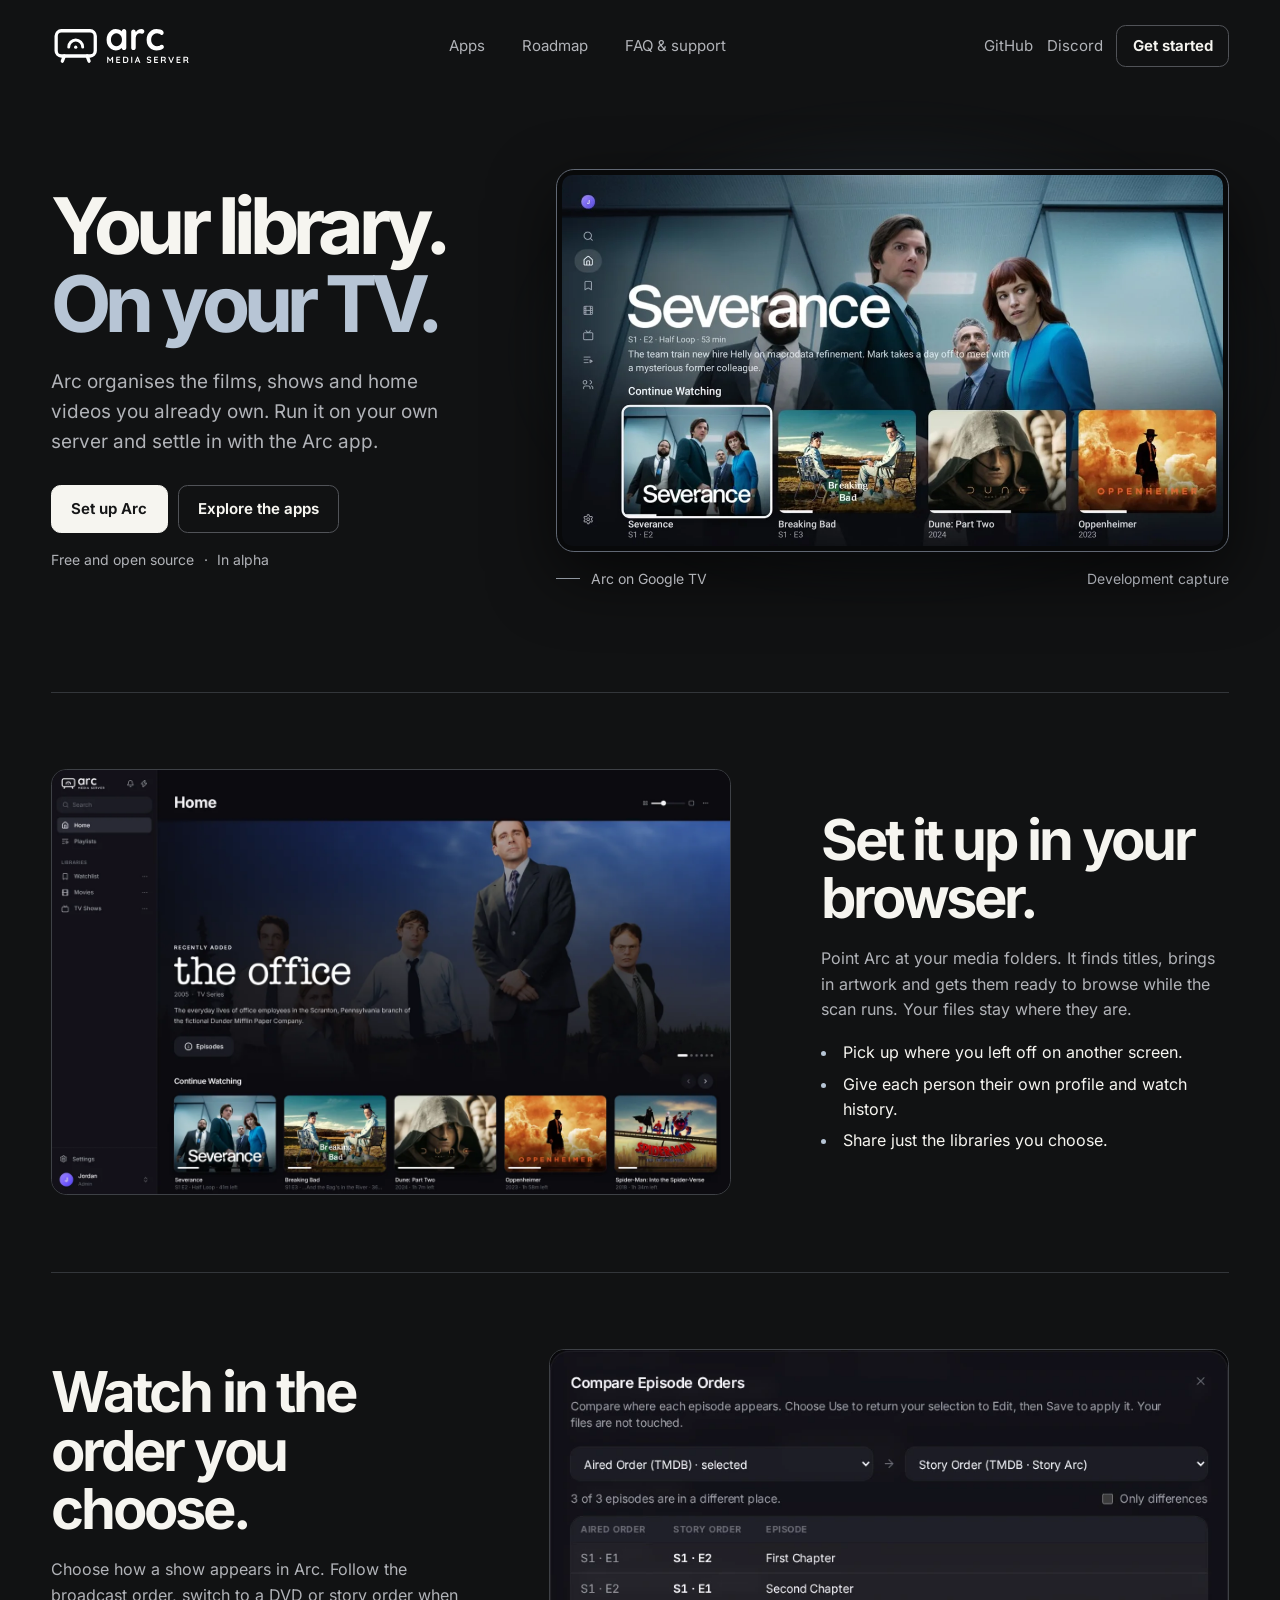
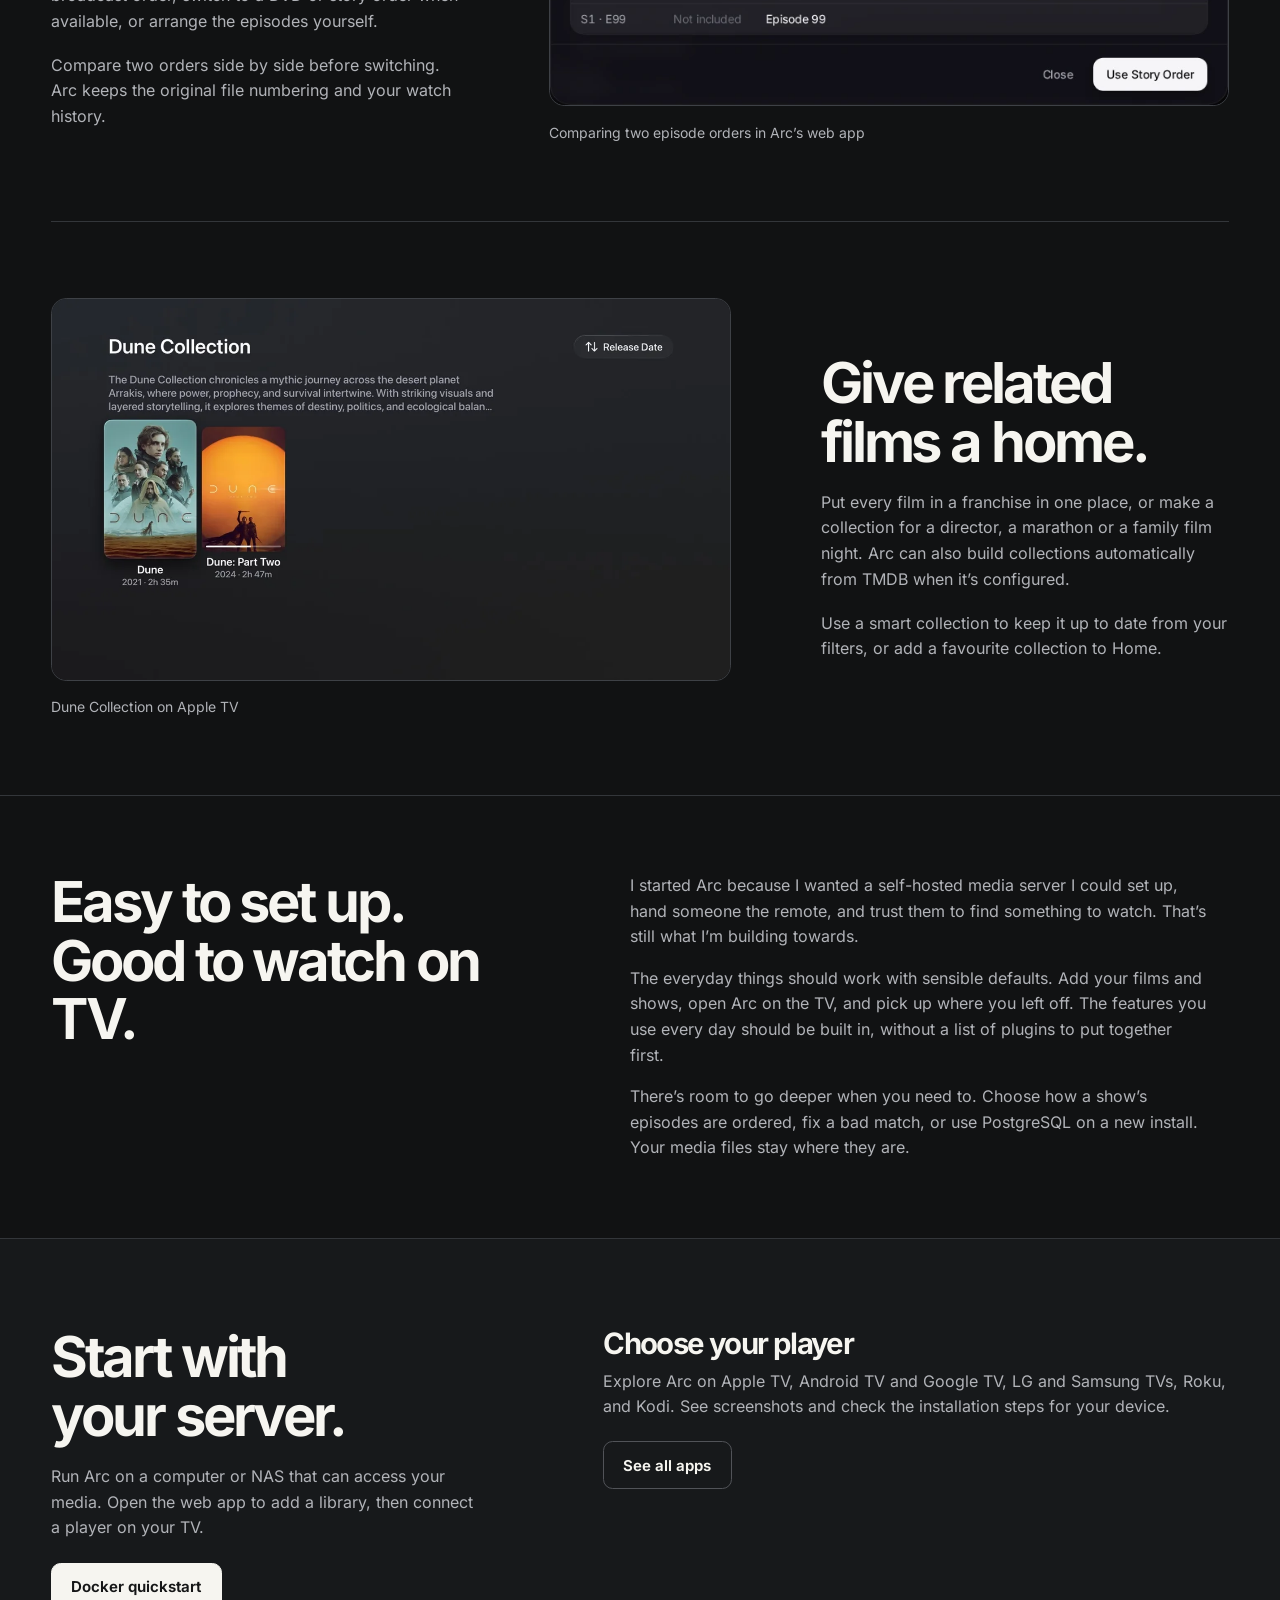
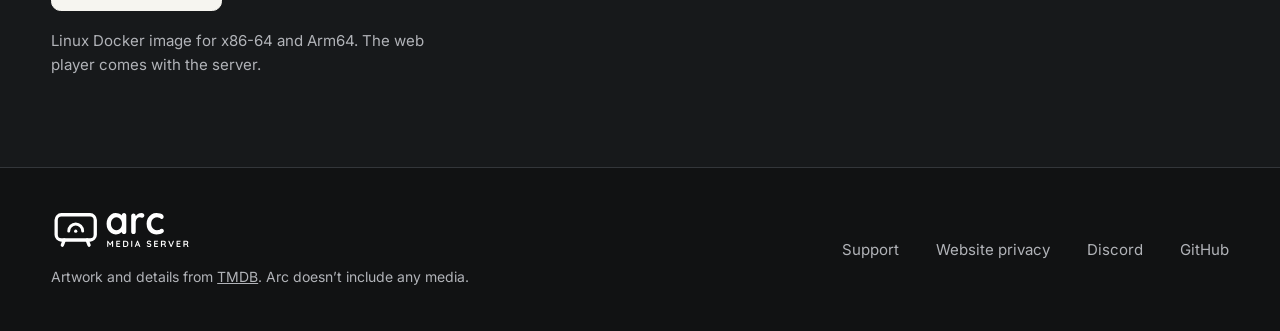
==== commit e9b96a9c: "Show GitHub and Discord in the site header Group the project links next to Get started and keep all " ====
--- a/index.html
+++ b/index.html
@@ -18,7 +18,11 @@
       <a href="roadmap/">Roadmap</a>
       <a href="support/">FAQ &amp; support</a>
     </nav>
-    <a class="button small nav-cta" href="#get-started">Get started</a>
+    <nav class="header-actions" aria-label="Project links">
+      <a href="https://github.com/arc-media-server/arc-media-server">GitHub</a>
+      <a href="https://discord.gg/wtJKFSrkAP">Discord</a>
+      <a class="button small" href="#get-started">Get started</a>
+    </nav>
   </header>
   <main id="content">
     <section class="hero wrap" aria-labelledby="hero-title">
--- a/style.css
+++ b/style.css
@@ -34,6 +34,8 @@
 nav { display: flex; gap: clamp(1rem, 3vw, 2.3rem); align-items: center; flex-wrap: wrap; }
 nav a { text-decoration: none; color: var(--muted); font-size: .9375rem; }
 nav a:hover { color: var(--ink); }
+.header .header-actions { flex-wrap: nowrap; gap: .85rem; }
+.header-actions .button { color: var(--ink); white-space: nowrap; }
 .button { display: inline-flex; align-items: center; justify-content: center; padding: .75rem 1.2rem; min-height: 3rem; font-size: .9375rem; font-weight: 650; line-height: 1.3; text-decoration: none; border: 1px solid #515358; border-radius: .6rem; }
 .button:hover { background: #27292d; }
 .button.primary { background: var(--ink); color: #151617; border-color: var(--ink); }
@@ -80,9 +82,8 @@
   .feature { gap: 2rem; }
 }
 @media (max-width: 720px) {
-  .header { min-height: 4.7rem; gap: 1rem; }
+  .header { min-height: 4.7rem; flex-wrap: wrap; gap: .65rem 1rem; padding-block: .75rem; }
   .header nav { gap: .9rem; }
-  .nav-cta { display: none; }
   .brand img { width: 7rem; }
   .hero, .feature, .feature-order, .install-grid { grid-template-columns: minmax(0, 1fr); }
   .hero { gap: 2.3rem; }
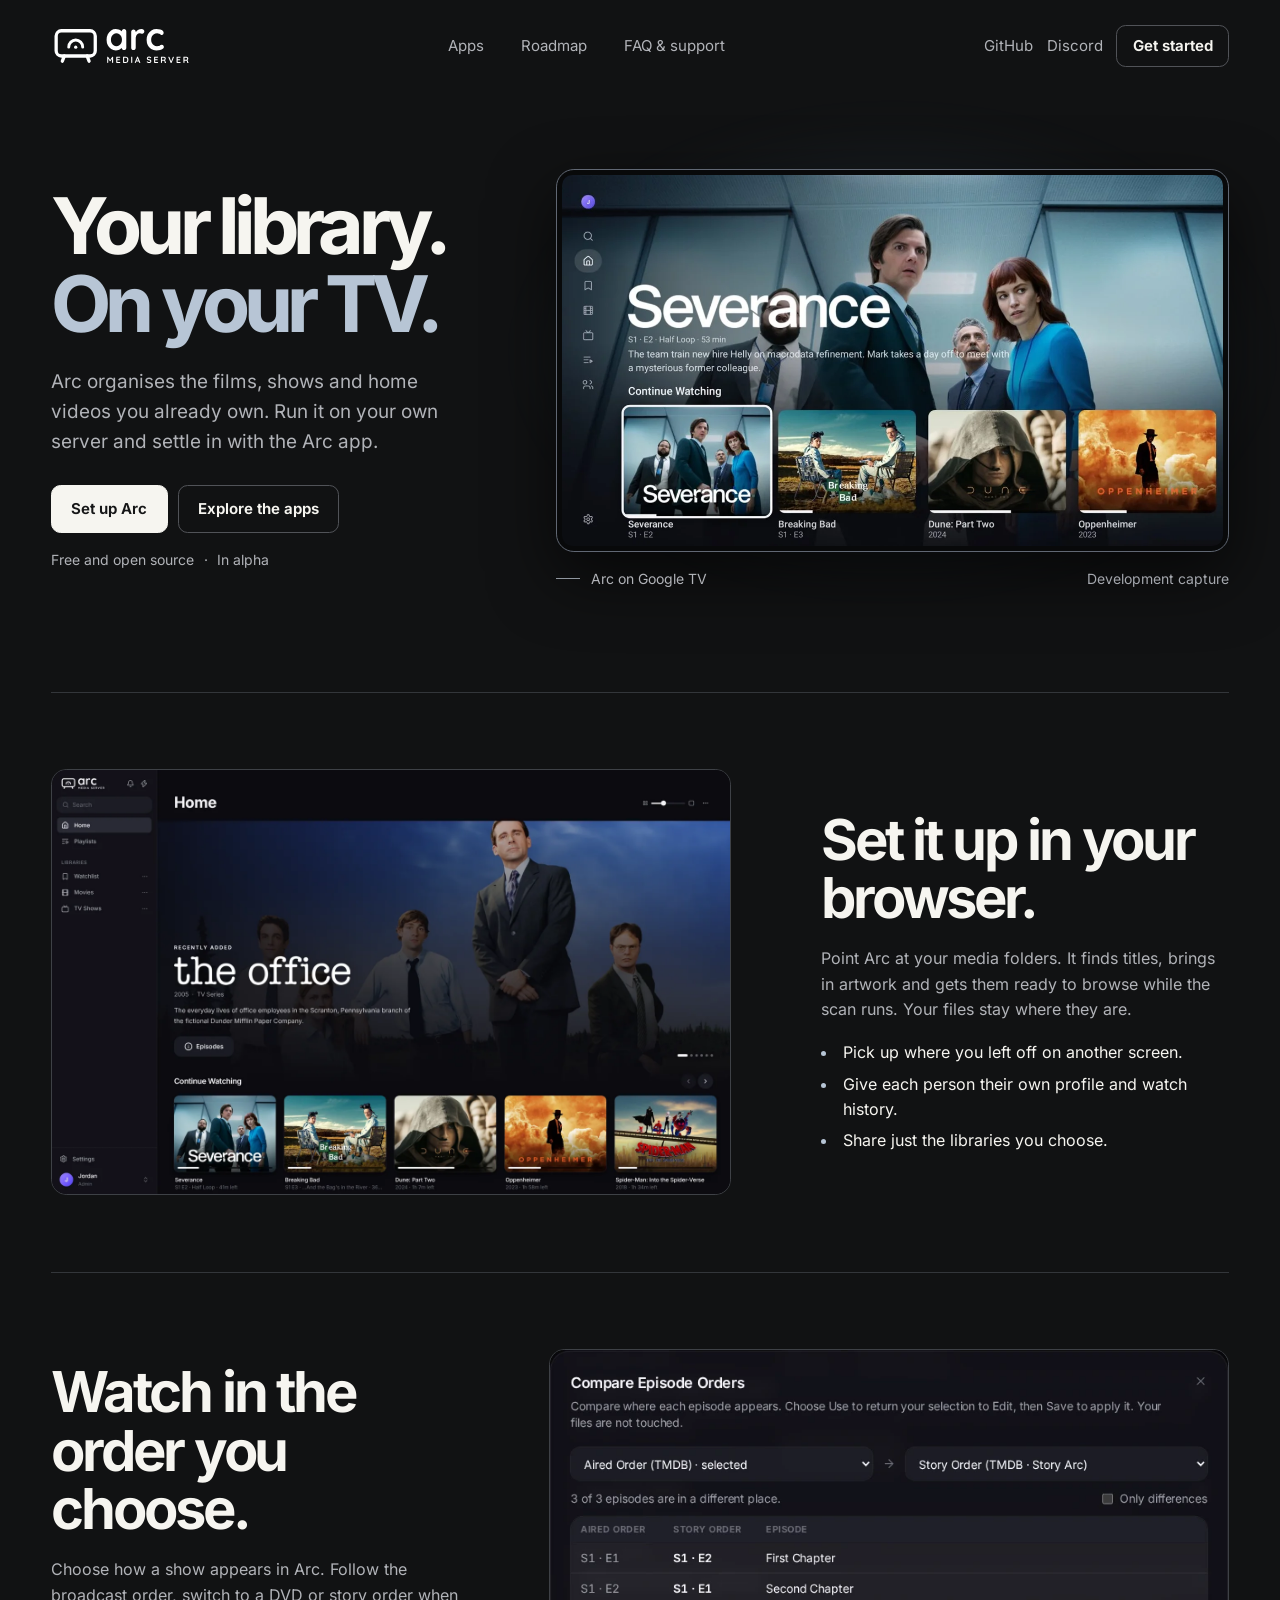
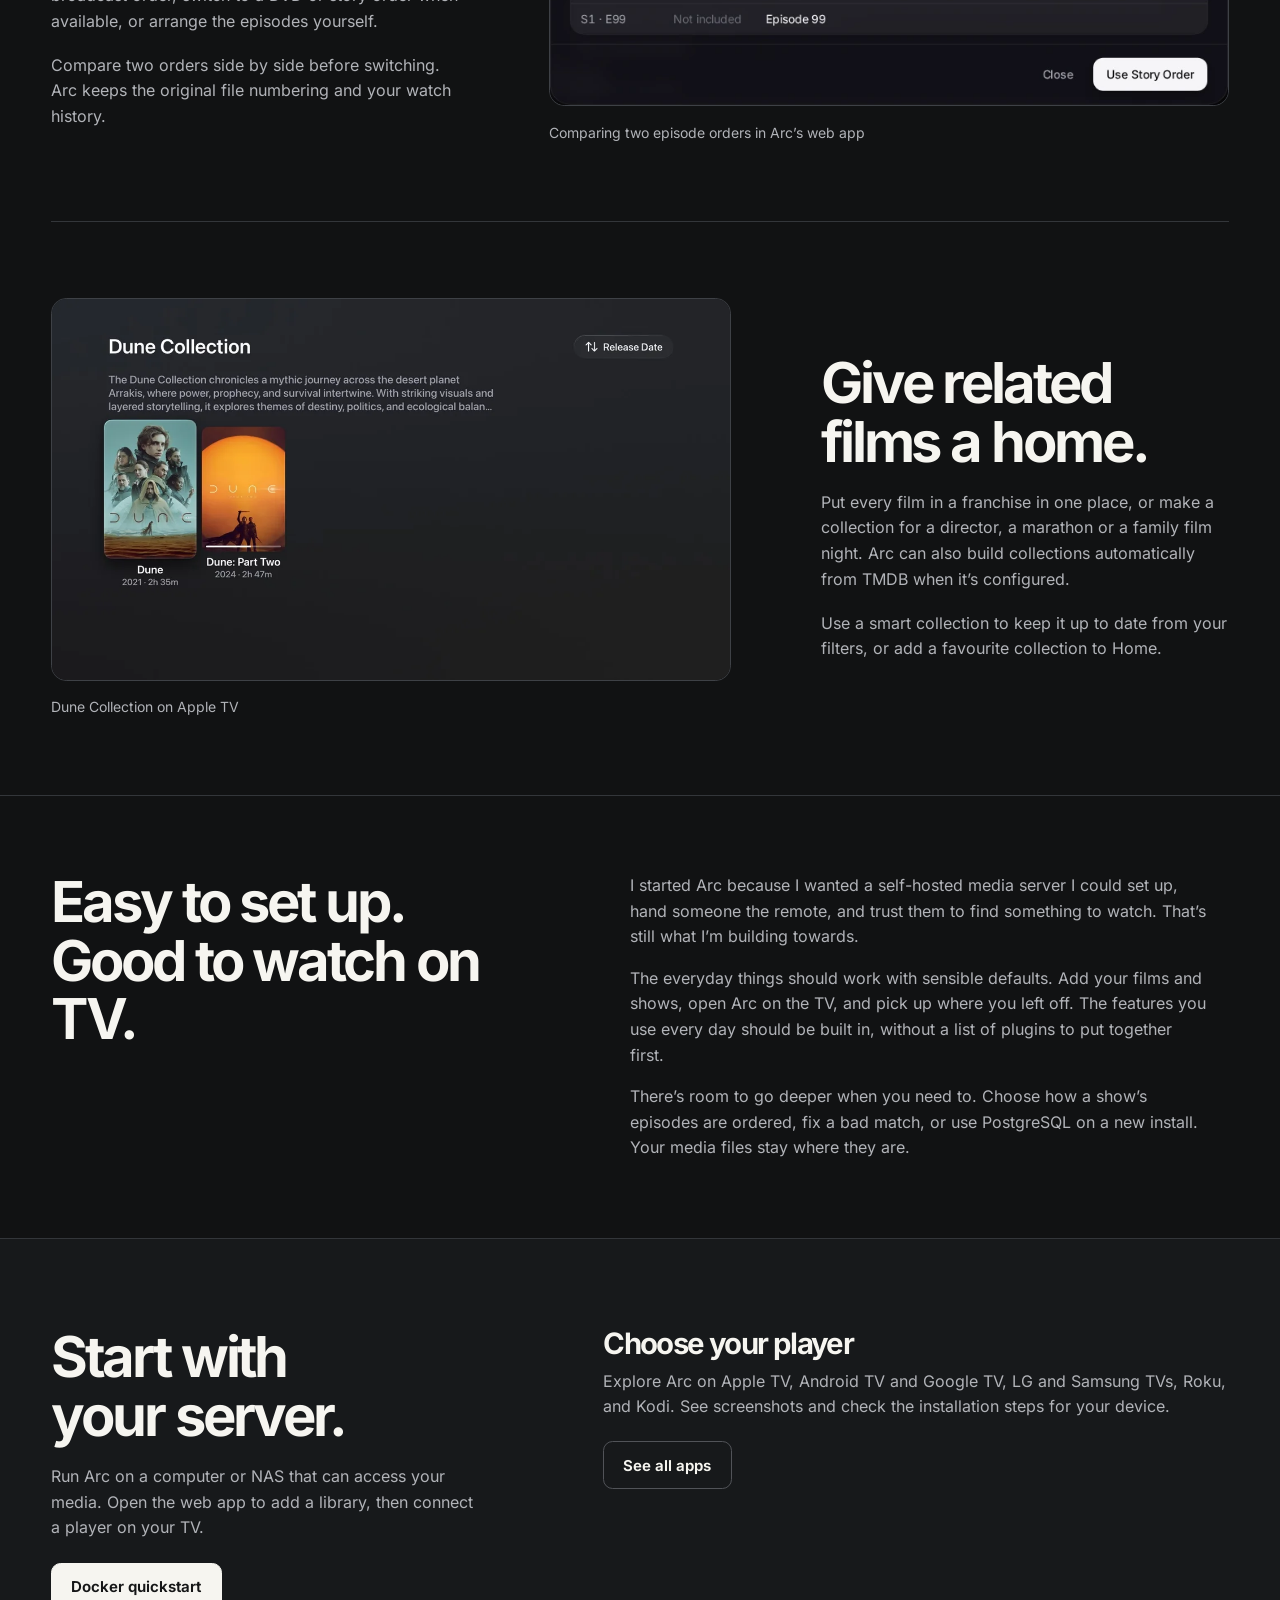
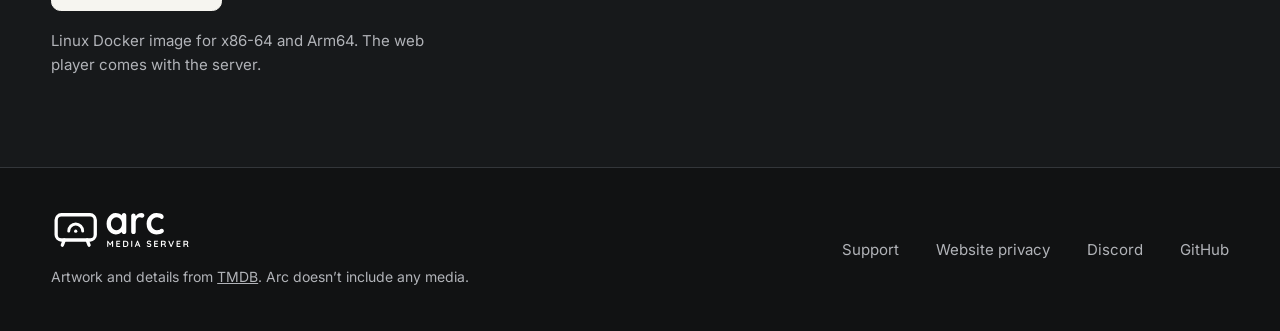
==== commit 27436608: "Fit website navigation into a compact mobile header Co-authored-by: Codex <codex@openai.com>" ====
--- a/index.html
+++ b/index.html
@@ -8,21 +8,27 @@
   <title>Arc Media Server</title>
   <link rel="icon" href="assets/arc-icon.svg" type="image/svg+xml">
   <link rel="stylesheet" href="style.css">
+  <script src="navigation.js" defer></script>
 </head>
 <body>
   <a class="skip" href="#content">Skip to content</a>
   <header class="header wrap">
     <a class="brand" href="./" aria-label="Arc Media Server home"><img src="assets/arc-logo.svg" width="140" height="43" alt="Arc Media Server"></a>
-    <nav aria-label="Main navigation">
-      <a href="apps/">Apps</a>
-      <a href="roadmap/">Roadmap</a>
-      <a href="support/">FAQ &amp; support</a>
-    </nav>
-    <nav class="header-actions" aria-label="Project links">
-      <a href="https://github.com/arc-media-server/arc-media-server">GitHub</a>
-      <a href="https://discord.gg/wtJKFSrkAP">Discord</a>
-      <a class="button small" href="#get-started">Get started</a>
-    </nav>
+    <button class="nav-toggle" type="button" aria-label="Menu" aria-expanded="false" aria-controls="header-links" hidden>
+      <span class="nav-toggle-icon" aria-hidden="true"></span>
+    </button>
+    <div class="header-links" id="header-links">
+      <nav aria-label="Main navigation">
+        <a href="apps/">Apps</a>
+        <a href="roadmap/">Roadmap</a>
+        <a href="support/">FAQ &amp; support</a>
+      </nav>
+      <nav class="header-actions" aria-label="Project links">
+        <a href="https://github.com/arc-media-server/arc-media-server">GitHub</a>
+        <a href="https://discord.gg/wtJKFSrkAP">Discord</a>
+      </nav>
+    </div>
+    <a class="button small header-cta" href="#get-started">Get started</a>
   </header>
   <main id="content">
     <section class="hero wrap" aria-labelledby="hero-title">
--- a/style.css
+++ b/style.css
@@ -28,14 +28,17 @@
 .wrap { width: 100%; max-width: 94rem; padding-inline: var(--gutter); margin-inline: auto; }
 .skip { position: absolute; z-index: 2; top: 1rem; left: 1rem; background: var(--ink); color: var(--bg); padding: .6rem 1rem; transform: translateY(-200%); }
 .skip:focus { transform: none; }
-.header { min-height: 5.75rem; display: flex; align-items: center; gap: 2rem; justify-content: space-between; }
+.header { position: relative; min-height: 5.75rem; display: flex; align-items: center; gap: .85rem; }
+.header-links { flex: 1; display: flex; align-items: center; gap: 1rem; }
+.header-links nav:first-child { margin-inline: auto; }
+.nav-toggle { display: none; }
 .brand { flex: none; display: inline-block; }
 .brand img { width: 8.75rem; }
 nav { display: flex; gap: clamp(1rem, 3vw, 2.3rem); align-items: center; flex-wrap: wrap; }
 nav a { text-decoration: none; color: var(--muted); font-size: .9375rem; }
 nav a:hover { color: var(--ink); }
 .header .header-actions { flex-wrap: nowrap; gap: .85rem; }
-.header-actions .button { color: var(--ink); white-space: nowrap; }
+.header-cta { white-space: nowrap; }
 .button { display: inline-flex; align-items: center; justify-content: center; padding: .75rem 1.2rem; min-height: 3rem; font-size: .9375rem; font-weight: 650; line-height: 1.3; text-decoration: none; border: 1px solid #515358; border-radius: .6rem; }
 .button:hover { background: #27292d; }
 .button.primary { background: var(--ink); color: #151617; border-color: var(--ink); }
@@ -81,9 +84,47 @@
   .hero h1 { font-size: clamp(2.85rem, 6vw, 4.5rem); }
   .feature { gap: 2rem; }
 }
+@media (max-width: 760px) {
+  .header { min-height: 4.7rem; flex-wrap: wrap; gap: .65rem; padding-block: .75rem; }
+  .header .brand { margin-inline-end: auto; }
+  .header .brand img { width: clamp(5.5rem, 26vw, 7rem); }
+  .header-cta.button.small { min-height: 2.75rem; }
+  .header-links { flex: 1 0 100%; flex-wrap: wrap; }
+  .header-links nav:first-child { margin-inline: 0; }
+  .header .nav-toggle:not([hidden]) {
+    display: grid;
+    place-items: center;
+    width: 2.75rem;
+    height: 2.75rem;
+    padding: 0;
+    color: var(--ink);
+    background: transparent;
+    border: 1px solid var(--line);
+    border-radius: .6rem;
+    cursor: pointer;
+  }
+  .nav-toggle:hover, .nav-toggle[aria-expanded="true"] { background: var(--panel); }
+  .nav-toggle:focus-visible { outline: 2px solid var(--ink); outline-offset: 3px; }
+  .nav-toggle-icon { width: 1.125rem; height: .75rem; border-block: 2px solid; position: relative; }
+  .nav-toggle-icon::before { content: ""; position: absolute; inset: 50% 0 auto; border-top: 2px solid; transform: translateY(-50%); }
+  .nav-toggle:not([hidden]) + .header-links {
+    position: absolute;
+    z-index: 1;
+    inset: 100% var(--gutter) auto;
+    display: block;
+    padding: .5rem;
+    background: var(--panel);
+    border: 1px solid var(--line);
+    border-radius: .75rem;
+    box-shadow: 0 12px 30px #0008;
+  }
+  .nav-toggle[aria-expanded="false"]:not([hidden]) + .header-links { display: none; }
+  .nav-toggle:not([hidden]) + .header-links nav { display: grid; gap: 0; }
+  .nav-toggle:not([hidden]) + .header-links .header-actions { border-top: 1px solid var(--line); }
+  .nav-toggle:not([hidden]) + .header-links a { display: flex; align-items: center; min-height: 2.75rem; padding-inline: .75rem; border-radius: .4rem; }
+  .nav-toggle:not([hidden]) + .header-links a:hover { background: #27292d; }
+}
 @media (max-width: 720px) {
-  .header { min-height: 4.7rem; flex-wrap: wrap; gap: .65rem 1rem; padding-block: .75rem; }
-  .header nav { gap: .9rem; }
   .brand img { width: 7rem; }
   .hero, .feature, .feature-order, .install-grid { grid-template-columns: minmax(0, 1fr); }
   .hero { gap: 2.3rem; }
@@ -94,8 +135,6 @@
   .feature-copy { grid-row: 1; }
 }
 @media (max-width: 365px) {
-  .header nav { gap: .55rem; }
-  .header nav a { font-size: .875rem; }
   .brand img { width: 6rem; }
   .caption-detail { margin-inline-start: 0; }
 }
@@ -183,6 +222,5 @@
   .mission, .roadmap-board { grid-template-columns: minmax(0, 1fr); }
 }
 @media (max-width: 540px) {
-  .header { align-items: flex-start; flex-direction: column; justify-content: center; padding-block: .85rem; gap: .55rem; }
   .gallery-grid, .gallery-grid[data-count="3"] { grid-template-columns: minmax(0, 1fr); }
 }
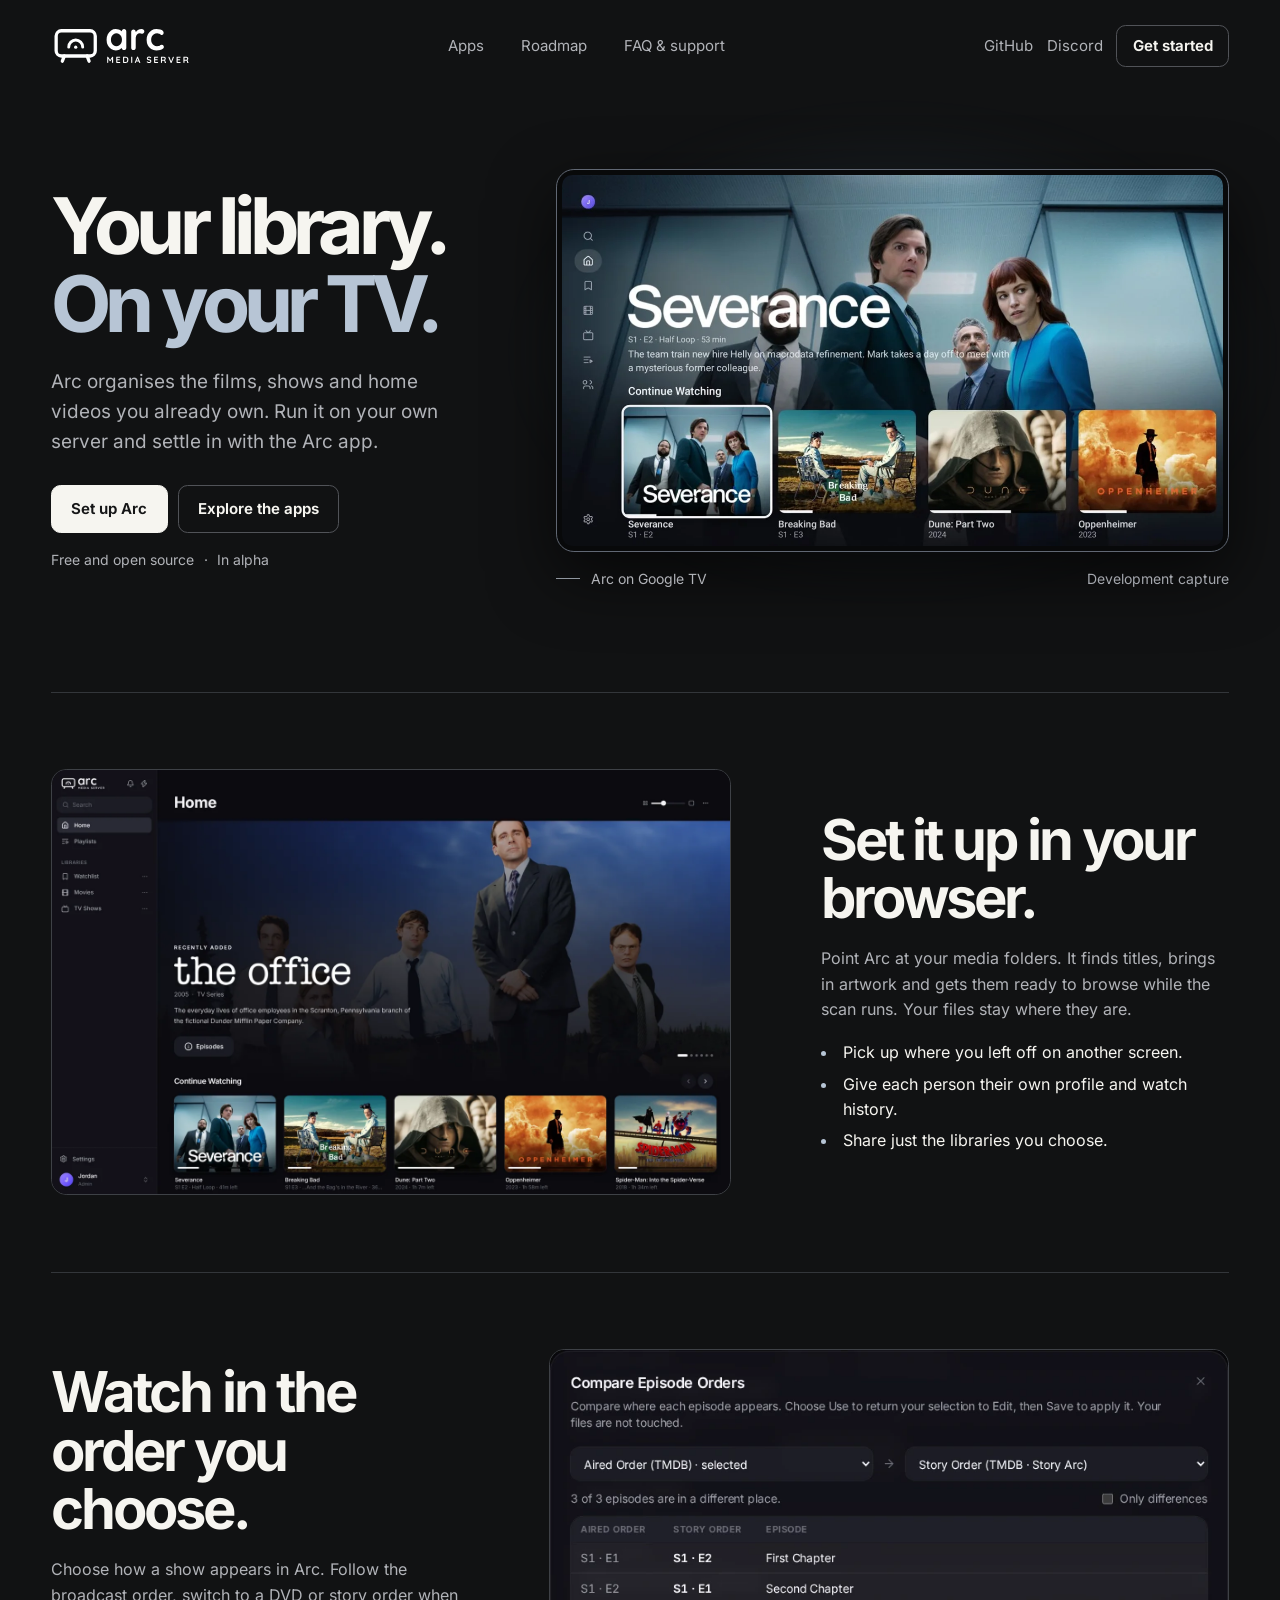
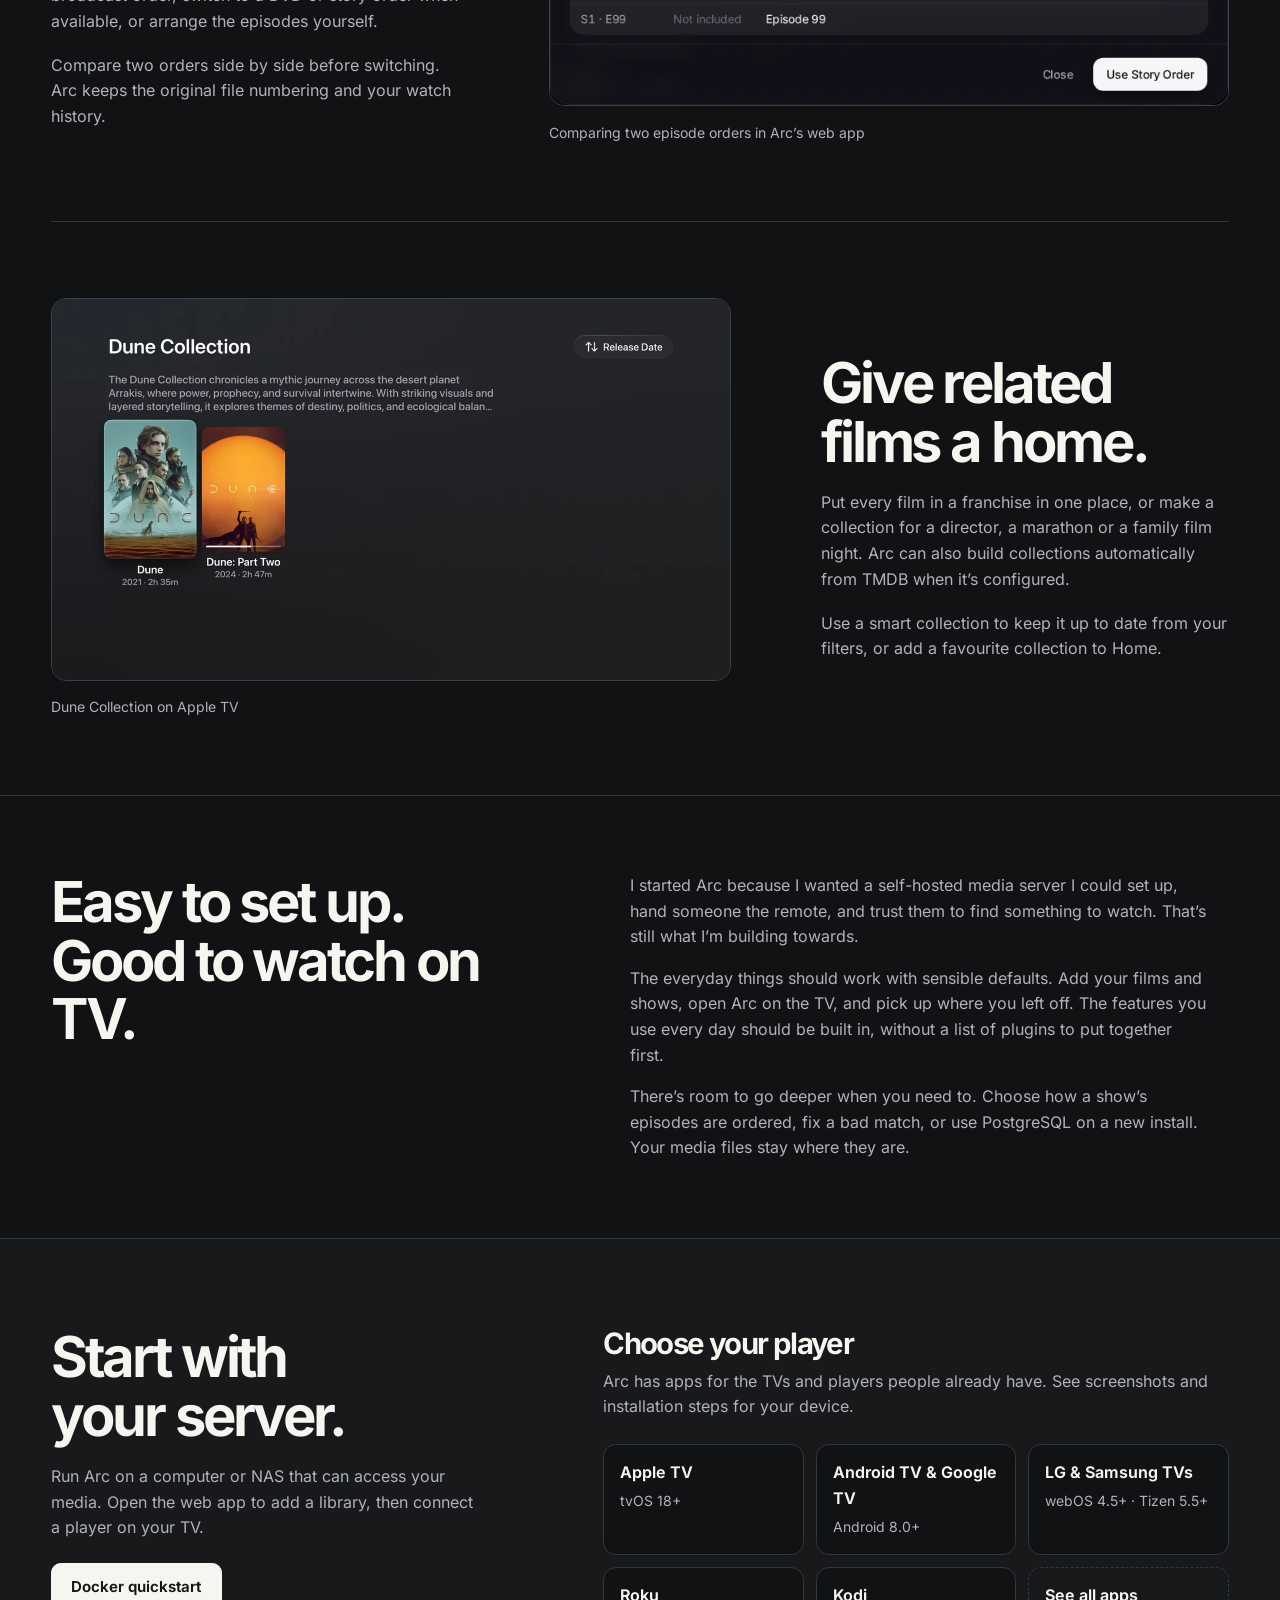
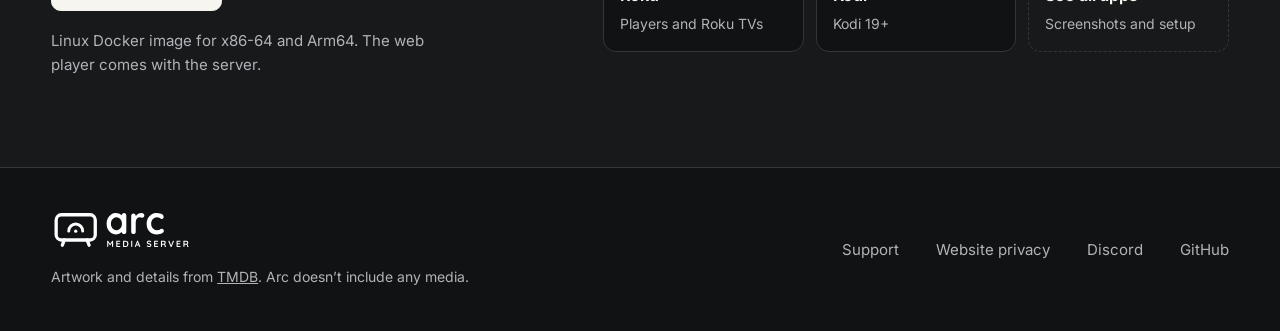
==== commit 18735ccc: "Website: link previews, Discord in every footer, player tiles - Open Graph and Twitter card tags, a " ====
--- a/index.html
+++ b/index.html
@@ -6,6 +6,17 @@
   <meta name="theme-color" content="#111213">
   <meta name="description" content="Arc is a free, open-source media server for your movies, shows and home videos. Run it at home and watch on your TV.">
   <title>Arc Media Server</title>
+  <link rel="canonical" href="https://arcmediaserver.org/">
+  <meta property="og:type" content="website">
+  <meta property="og:site_name" content="Arc Media Server">
+  <meta property="og:url" content="https://arcmediaserver.org/">
+  <meta property="og:title" content="Arc Media Server">
+  <meta property="og:description" content="Arc is a free, open-source media server for your movies, shows and home videos. Run it at home and watch on your TV.">
+  <meta property="og:image" content="https://arcmediaserver.org/assets/og-image.jpg">
+  <meta property="og:image:width" content="1200">
+  <meta property="og:image:height" content="630">
+  <meta property="og:image:alt" content="Arc Media Server: Your library. On your TV. Shown beside Arc's Home screen on Google TV.">
+  <meta name="twitter:card" content="summary_large_image">
   <link rel="icon" href="assets/arc-icon.svg" type="image/svg+xml">
   <link rel="stylesheet" href="style.css">
   <script src="navigation.js" defer></script>
@@ -111,8 +122,15 @@
         </div>
         <div class="apps" id="apps">
           <h3>Choose your player</h3>
-          <p>Explore Arc on Apple TV, Android TV and Google TV, LG and Samsung TVs, Roku, and Kodi. See screenshots and check the installation steps for your device.</p>
-          <a class="button" href="apps/">See all apps</a>
+          <p>Arc has apps for the TVs and players people already have. See screenshots and installation steps for your device.</p>
+          <ul class="platforms">
+            <li><a href="apps/#apple"><strong>Apple TV</strong><span>tvOS 18+</span></a></li>
+            <li><a href="apps/#android"><strong>Android TV &amp; Google TV</strong><span>Android 8.0+</span></a></li>
+            <li><a href="apps/#smart-tv"><strong>LG &amp; Samsung TVs</strong><span>webOS&nbsp;4.5+ · Tizen&nbsp;5.5+</span></a></li>
+            <li><a href="apps/#roku"><strong>Roku</strong><span>Players and Roku TVs</span></a></li>
+            <li><a href="apps/#kodi"><strong>Kodi</strong><span>Kodi 19+</span></a></li>
+            <li><a href="apps/" class="platforms-all"><strong>See all apps</strong><span>Screenshots and setup</span></a></li>
+          </ul>
         </div>
       </div>
     </section>
--- a/style.css
+++ b/style.css
@@ -152,6 +152,14 @@
 .mission p { max-width: 58ch; }
 .mission p + p { margin-top: 1rem; }
 .apps > .button { margin-top: 1.35rem; }
+.platforms { list-style: none; margin: 1.5rem 0 0; padding: 0; display: grid; grid-template-columns: repeat(3, minmax(0, 1fr)); gap: .75rem; }
+@media (max-width: 1100px) { .platforms { grid-template-columns: repeat(2, minmax(0, 1fr)); } }
+@media (max-width: 340px) { .platforms { grid-template-columns: minmax(0, 1fr); } }
+.platforms a { display: flex; flex-direction: column; gap: .3rem; height: 100%; padding: .95rem 1rem; border: 1px solid var(--line); border-radius: .8rem; background: var(--bg); text-decoration: none; }
+.platforms a:hover { background: #27292d; border-color: #515358; }
+.platforms strong { font-size: 1rem; font-weight: 650; color: var(--ink); }
+.platforms span { font-size: .875rem; color: var(--muted); }
+.platforms .platforms-all { background: none; border-style: dashed; }
 .header [aria-current="page"] { color: var(--ink); }
 
 .page-intro { padding-block: clamp(3rem, 7vw, 6rem) clamp(2.7rem, 5vw, 4rem); }
